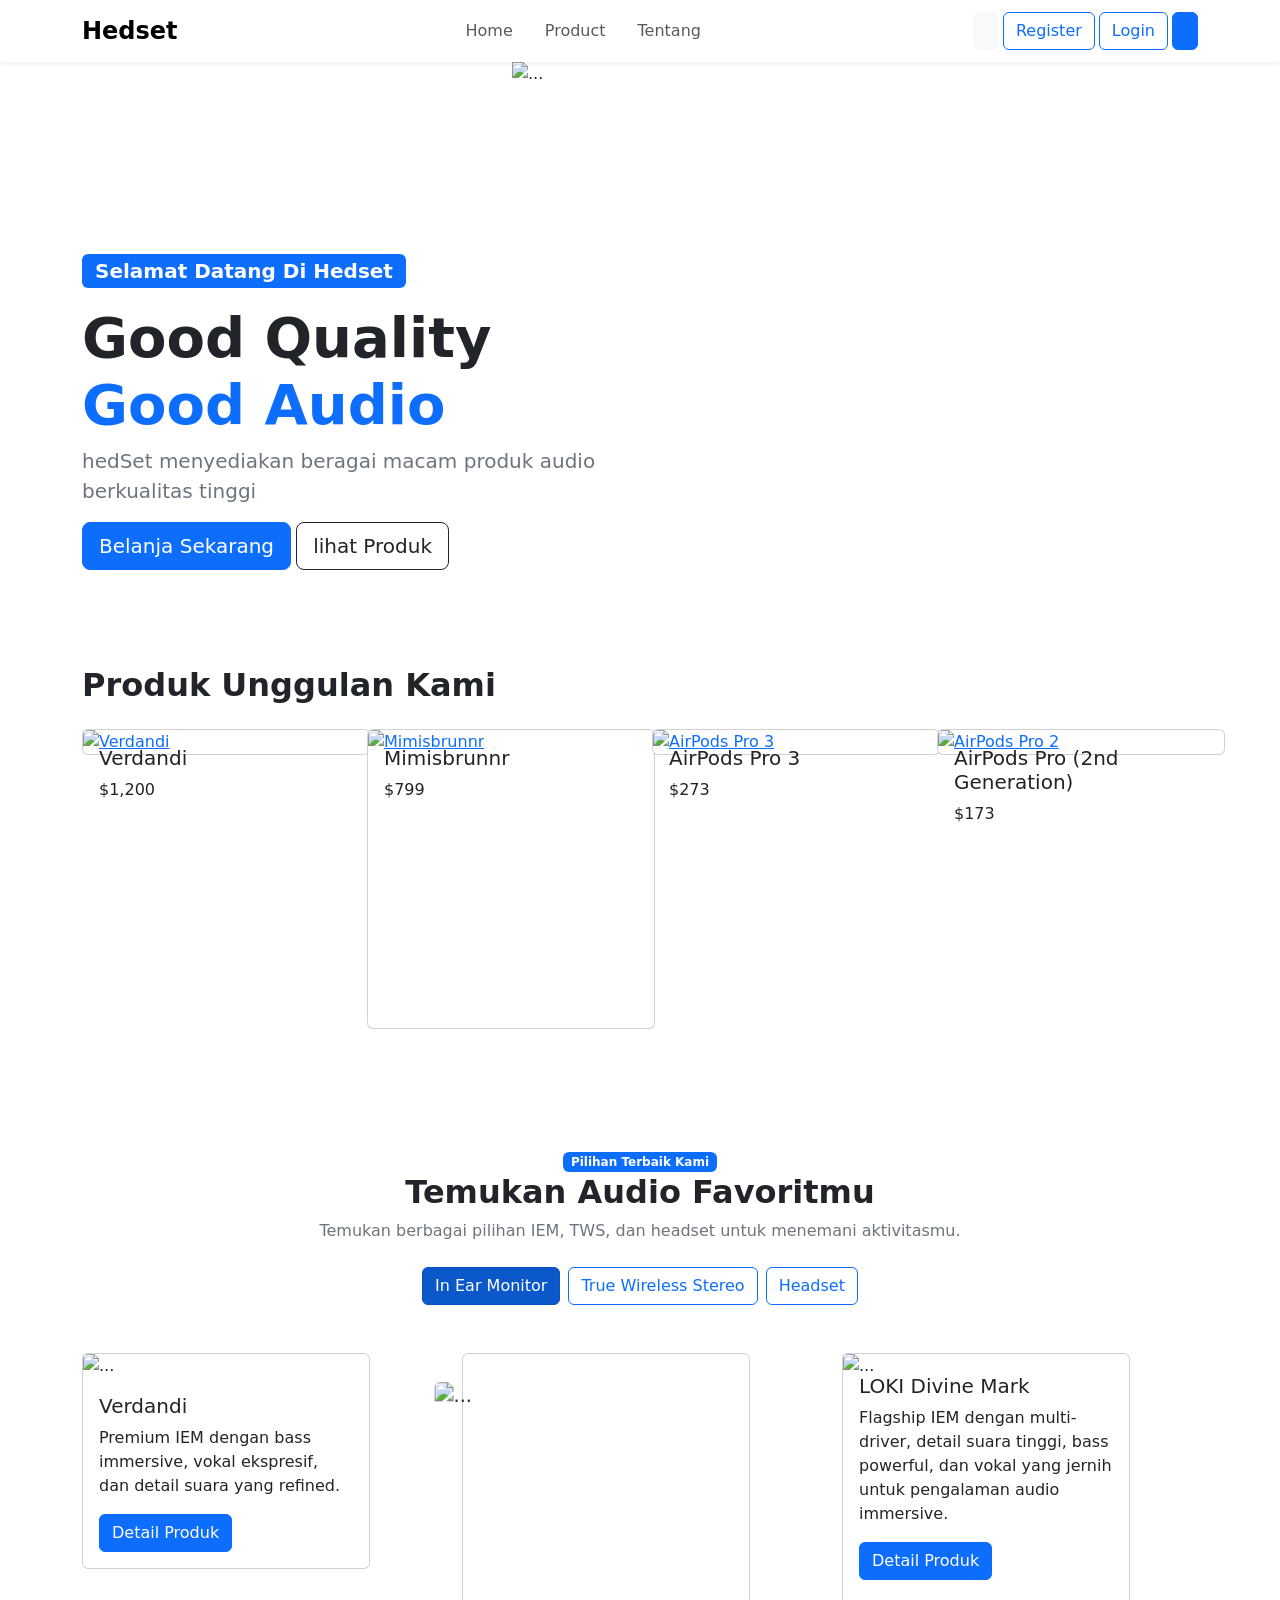
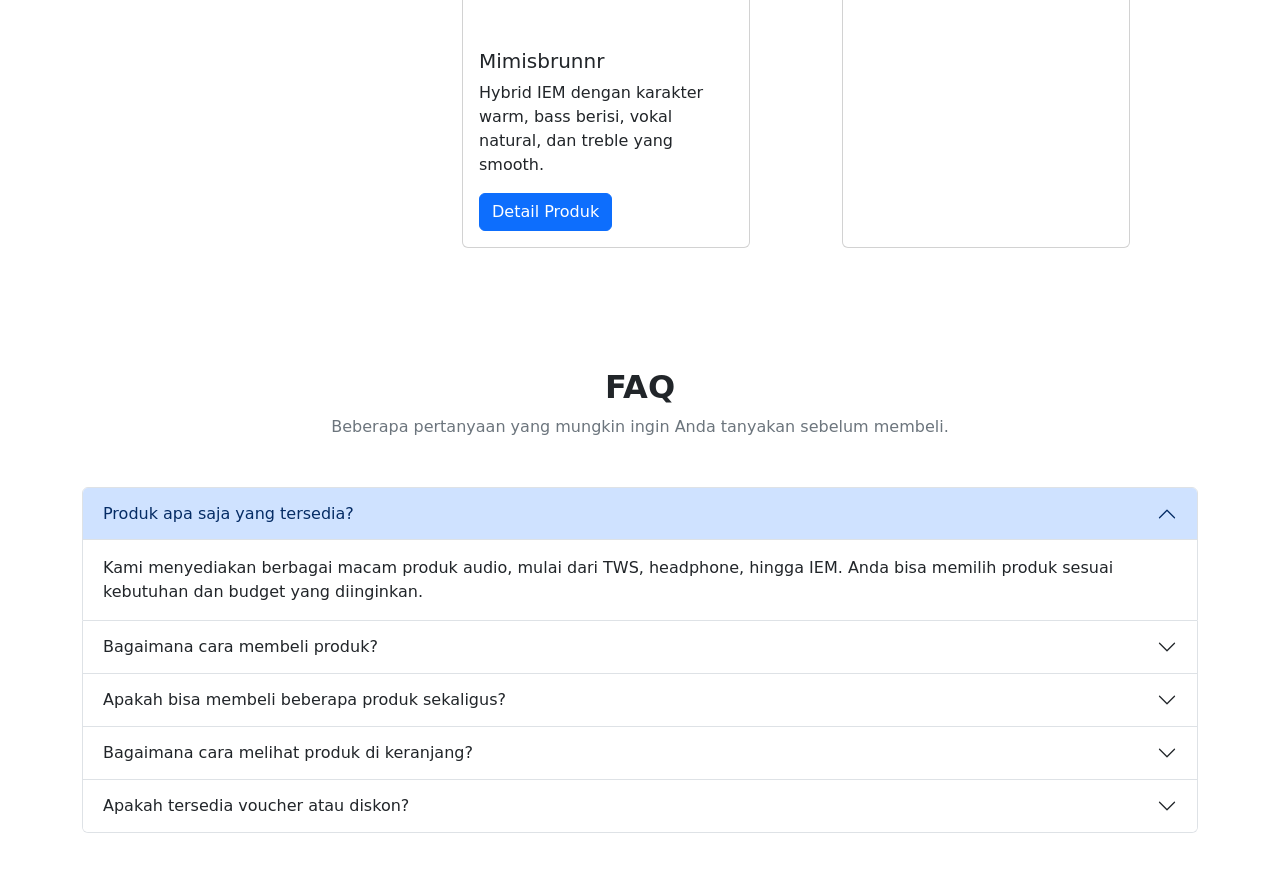
==== index.html @ 02790374 "first commit" ====
<!DOCTYPE html>
<html lang="en">
<head>
    <meta charset="UTF-8">
    <meta name="viewport" content="width=device-width, initial-scale=1.0">
    <title>hedSet</title>
            <link href="https://cdn.jsdelivr.net/npm/bootstrap@5.3.8/dist/css/bootstrap.min.css" rel="stylesheet" integrity="sha384-sRIl4kxILFvY47J16cr9ZwB07vP4J8+LH7qKQnuqkuIAvNWLzeN8tE5YBujZqJLB" crossorigin="anonymous">
    <link rel="stylesheet" href="https://cdnjs.cloudflare.com/ajax/libs/bootstrap-icons/1.13.1/font/bootstrap-icons.css">
        <link rel="stylesheet" href="main.css">
</head>
</head>
<body>
        <nav class="navbar navbar-expand-lg bg-white shadow-sm sticky-top">
            <div class="container">
                <a href="" class="navbar-brand fw-bold fs-4" id="logo">
                    <i class="bi bi-music-note-beamed" id=""></i>
                    Hedset
                </a>
                <button
            class="navbar-toggler"
            type="button"
            data-bs-toggle="collapse"
            data-bs-target="#navbarToko"
            aria-controls="navbarToko"
            aria-expanded="false"
            aria-label="Toogle navigation"
            >
                <span class="navbar-toggler-icon"></span>
            </button>
                <div class="collapse navbar-collapse" id="navbarToko">
                    <ul class="navbar-nav mb-2 mx-auto mb-lg-0 gap-3">
                        <li class="nav-item"> <a href="#Home" class="nav-link">Home</a></li>
                        
                        <li class="nav-item"> <a href="#Product" class="nav-link">Product</a></li>
                        <li class="nav-item"> <a href="#About" class="nav-link">Tentang</a></li>
                    </ul>
                    <div class="d-flex gap-1">
                        <button class="btn btn-light"
                        data-bs-toggle="offcanvas"
                        data-bs-target="#offcanvasRight"
                        aria-controls="offcanvasRight"
                        >
                            <i class="bi bi-cart-fill"></i>
                        </button>
                        <button class="btn btn-outline-primary" id="bReg">
    Register
</button>

<button class="btn btn-outline-primary" id="bLog">
    <i class="bi bi-box-arrow-in-right"></i>
    Login
</button>
                        <button class="btn btn-primary"
                        data-bs-toggle="offcanvas" 
                        data-bs-target="#appearanceOffcanvas" 
                        aria-controls="appearanceOffcanvas"
                        >
                            <i class="bi bi-gear"></i>
                        </button>
                    </div>
                </div>
            </div>
        </nav>
        <div id="carouselExampleControls" class="carousel slide" data-bs-ride="carousel">
                <div class="carousel-inner">
                    <div class="carousel-item active">
                        <img src="https://www.digimap.co.id/cdn/shop/files/0788-APPMXP63ID-A-2.jpg?v=1733998445&width=823" class="d-block w-100" alt="...">
                    </div>
                    <div class="carousel-item">
                        <img src="https://kineraaudio.com/cdn/shop/files/p3.png?v=1776756994&width=480" class="d-block w-100" alt="...">
                    </div>
                    <div class="carousel-item">
                        <img src="https://www.sony.co.id/image/c4b73b343fced737af5b2c84eefc3e48?fmt=pjpeg&wid=165&bgcolor=FFFFFF&bgc=FFFFFF" class="d-block w-100" alt="...">
                    </div>
                </div>
            <button class="carousel-control-prev" type="button" data-bs-target="#carouselExampleControls" data-bs-slide="prev">
                <span class="carousel-control-prev-icon" aria-hidden="false"></span>
                <span class="visually-hidden">Previous</span>
            </button>
            <button class="carousel-control-next" type="button" data-bs-target="#carouselExampleControls" data-bs-slide="next">
                <span class="carousel-control-next-icon" aria-hidden="false"></span>
                <span class="visually-hidden">Next</span>
            </button>
        </div>

        <section class="py-5 container" id="Home">
        <div class="container"></div>
             <class class="row align-items-center">
                <div class="col-12 col-lg-6">
                    <span class="badge fs-5 text-bg-primary mb-3">Selamat Datang Di Hedset</span>
                    <h1 class="fw-bold display-4">Good Quality
                        <br> 
                    <span class="text-primary">Good Audio</span>
                    </h1>
                    <p class="text-secondary lead">hedSet menyediakan beragai macam produk audio 
                        <br> berkualitas tinggi</p>
                    <a href="" class="btn btn-primary btn-lg"
                    data-bs-toggle="offcanvas"
                    data-bs-target="#offcanvasRight"
                    aria-controls="offcanvasRight">Belanja Sekarang</a>
                    <a href="#Product" class=" btn btn-outline-dark btn-lg">lihat Produk
                        <i class="bi bi-arrow-down-right"></i>
                    </a>
                </div>
                <div class="col-12 col-lg-6">
                    <img src="https://kineraaudio.com/cdn/shop/files/DSCF4958_1__resized.jpg?v=1788417919&width=2400" alt="" class="founded-4 shadow image-fluid" id="hero-img">
                </div>
            </class>
        </section>
        <section class="py-5" id="product-row">
            <div class="container">
                <h2 class="fw-bold">Produk Unggulan Kami</h2>
                <div class="row mt-4">

    <div class="col-12 col-md-6 col-lg-3 mb-4">
        <div class="card" style="width: 18rem;">
            <a href="#Product" class="featured-product" data-category="iem">
                <img src="https://kineraaudio.com/cdn/shop/files/Verdandi_3x_ede644d3-c321-4812-86d8-bb357eda5bd2.png?v=1778557625&width=900"
                     class="card-img-top"
                     alt="Verdandi"
                     id="verdandi">
            </a>

            <div class="card-img-overlay" id="verdandi">
                <h5 class="card-title">Verdandi</h5>
                <p class="card-text">$1,200</p>
            </div>
        </div>
    </div>

    <div class="col-12 col-md-6 col-lg-3 mb-4">
        <div class="card" style="width: 18rem;" ID="mimisbrunnr-card">
            <a href="#Product" class="featured-product" data-category="iem">
                <img src="https://kineraaudio.com/cdn/shop/files/Mimisbrunnr-background-removed-under-24MP.png?v=1784271057&width=900"
                     class="card-img-top"
                     alt="Mimisbrunnr"
                     id="mimisbrunnr-img">
            </a>

            <div class="card-img-overlay" id="mimisbrunnr-overlay">
                <h5 class="card-title">Mimisbrunnr</h5>
                <p class="card-text">$799</p>
            </div>
        </div>
    </div>

    

    <div class="col-12 col-md-6 col-lg-3 mb-4">
        <div class="card" style="width: 18rem;">
            <a href="#Product" class="featured-product" data-category="tws">
                <img src="https://www.digimap.co.id/cdn/shop/files/0788-APPMFHP4ID-A-1.jpg?v=1762255013&width=823"
                     class="card-img-top"
                     alt="AirPods Pro 3"
                     id="pro-3-img">
            </a>

            <div class="card-img-overlay">
                <h5 class="card-title">AirPods Pro 3</h5>
                <p class="card-text">$273</p>
            </div>
        </div>
    </div>

    <div class="col-12 col-md-6 col-lg-3 mb-4">
        <div class="card" style="width: 18rem;">
            <a href="#Product" class="featured-product" data-category="tws">
                <img src="https://www.digimap.co.id/cdn/shop/files/AirPods_Pro_2nd_Gen_with_USB-C_PDP_Image_Position-1__global_b70b6a15-0d34-4772-88d5-0d0d880eae96.jpg?v=1717742680&width=823"
                     class="card-img-top"
                     alt="AirPods Pro 2"
                     id="pro-2nd-img">
            </a>

            <div class="card-img-overlay">
                <h5 class="card-title">AirPods Pro (2nd Generation)</h5>
                <p class="card-text">$173</p>
            </div>
        </div>
    </div>

</div>
            </div>
        </section>
<section class="py-5" id="Product">
    <div class="container">

        <div class="text-center mb-5">

            <span class="badge text-bg-primary">
                Pilihan Terbaik Kami
            </span>

            <h2 class="fw-bold">
                Temukan Audio Favoritmu
            </h2>

            <p class="text-secondary">
                Temukan berbagai pilihan IEM, TWS, dan headset untuk menemani aktivitasmu.
            </p>

            <div class="d-flex justify-content-center flex-wrap gap-2 mt-4">

                <button type="button"
                        class="btn btn-primary category-btn active"
                        data-category="iem">
                    In Ear Monitor
                </button>

                <button type="button"
                        class="btn btn-outline-primary category-btn"
                        data-category="tws">
                    True Wireless Stereo
                </button>

                <button type="button"
                        class="btn btn-outline-primary category-btn"
                        data-category="headset">
                    Headset
                </button>

            </div>

        </div>


        <!-- IEM -->
        <div class="product-category" id="category-iem">
            <div class="row justify-content-center">
                        <div class="col-12 col-md-6 col-lg-4 mb-4">
                           <div class="card" style="width: 18rem;">
                            <img src="https://kineraaudio.com/cdn/shop/files/Verdandi_3x_ede644d3-c321-4812-86d8-bb357eda5bd2.png?v=1778557625&width=900" class="card-img-top" alt="..." id="verdandi">
                            <div class="card-body">
                                <h5 class="card-title">Verdandi</h5>
                                <p class="card-text">Premium IEM dengan bass immersive, vokal ekspresif, dan detail suara yang refined.</p>
                                <button class="btn btn-primary"
                                data-bs-toggle="modal"
                                data-bs-target="#modalVerdandi"> <i class="pi pi-eye"></i> Detail Produk</button>
                            </div>
                           </div>
                        </div>
                        
                        <div class="col-12 col-md-6 col-lg-4 mb-4">
                           <div class="card" style="width: 18rem;" id="body-minisbur">
                            <img src="https://kineraaudio.com/cdn/shop/files/Mimisbrunnr-background-removed-under-24MP.png?v=1784271057&width=900" class="card-img-top" alt="..." id="minisbur">
                            <div class="card-body">
                                <h5 class="card-title" id="minisbur-title">Mimisbrunnr</h5>
                                <p class="card-text">Hybrid IEM dengan karakter warm, bass berisi, vokal natural, dan treble yang smooth.</p>
                                <button class="btn btn-primary"
                                data-bs-toggle="modal"
                                data-bs-target="#modalMimisbrunnr"> <i class="pi pi-eye"></i> Detail Produk</button>
                            </div>
                           </div>
                        </div>

                        <div class="col-12 col-md-6 col-lg-4 mb-4">
                           <div class="card" style="width: 18rem;" id="body-minisbur">
                            <img src="https://kineraaudio.com/cdn/shop/files/LOKI_DM_3x_47a8cbf0-c343-45b0-bfac-9c52f6315ad4.png?v=1778557625&width=1400" class="card-img-top" alt="..." id="LOKI Divine Mark">
                            <div class="card-body">
                                <h5 class="card-title" id="LOKI-Divine-Mark-title">LOKI Divine Mark</h5>
                                <p class="card-text">Flagship IEM dengan multi-driver, detail suara tinggi, bass powerful, dan vokal yang jernih untuk pengalaman audio immersive.</p>
                                <button class="btn btn-primary"
                                data-bs-toggle="modal"
                                data-bs-target="#modalLoki"> <i class="pi pi-eye"></i> Detail Produk</button>
                            </div>
                           </div>
                        </div>

            </div>
        </div>


        <!-- TWS -->
        <div class="product-category d-none" id="category-tws">
                    <div class="row justify-content-center">

                        <div class="col-12 col-md-6 col-lg-4 mb-4">
                           <div class="card" style="width: 18rem;" id="body-airpods-pro-3">
                            <img src="https://www.digimap.co.id/cdn/shop/files/0788-APPMFHP4ID-A-1.jpg?v=1762255013&width=823" class="card-img-top" alt="..." id="AirPods-Pro-3">
                            <div class="card-body">
                                <h5 class="card-title" id="airpods-pro-3-title">AirPods Pro 3</h5>
                                <p class="card-text">AirPods Pro 3 dengan ANC terbaik, sensor detak jantung, Transparansi, dan baterai hingga 10 jam.</p>
                                <button class="btn btn-info"
                                data-bs-toggle="modal"
                                data-bs-target="#modalAirPodsPro3" id="pro-3nd"> <i class="pi pi-eye"></i> Detail Produk</button>
                            </div>
                           </div>
                        </div>

                        <div class="col-12 col-md-6 col-lg-4 mb-4">
                           <div class="card" style="width: 18rem;" id="body-airpods-pro-2nd-generation">
                            <img src="https://www.digimap.co.id/cdn/shop/files/AirPods_Pro_2nd_Gen_with_USB-C_PDP_Image_Position-1__global_b70b6a15-0d34-4772-88d5-0d0d880eae96.jpg?v=1717742680&width=823" class="card-img-top" alt="..." id="AirPods-Pro-2nd-Generation">
                            <div class="card-body">
                                <h5 class="card-title">AirPods Pro (2nd Generation)</h5>
                                <p class="card-text">AirPods Pro (2nd Generation) dengan ANC terbaik, sensor detak jantung, Transparansi, dan baterai hingga 10 jam.</p>
                                <button class="btn btn-info"
                                data-bs-toggle="modal"
                                data-bs-target="#modalAirPodsPro2" id="pro-2nd"> <i class="pi pi-eye"></i> Detail Produk</button>
                            </div>
                           </div>
                        </div>

                        <div class="col-12 col-md-6 col-lg-4 mb-4">
                           <div class="card" style="width: 18rem;" id="body-airpods-pro-2nd-generation">
                            <img src="https://www.digimap.co.id/cdn/shop/files/0788-APPMXP63ID-A-1.jpg?v=1733998445&width=823" class="card-img-top" alt="..." id="AirPods-4">
                            <div class="card-body" id="airpods-4">
                                <h5 class="card-title">AirPods 4</h5>
                                <p class="card-text">AirPods 4 dengan Isolasi Suara, Audio Spasial Personal, dan desain nyaman untuk dipakai sepanjang hari.</p>
                                <button class="btn btn-info"
                                data-bs-toggle="modal"
                                data-bs-target="#modalAirPods4" id="pro-2nd"> <i class="pi pi-eye"></i> Detail Produk</button>
                            </div>
                           </div>
                        </div>

                    </div>
        </div>


        <!-- HEADSET -->
        <div class="product-category d-none" id="category-headset">
                    <div class="row justify-content-center">

                        <div class="col-12 col-md-6 col-lg-4 mb-4">
                           <div class="card" style="width: 18rem;" id="body-airpods-pro-3">
                            <img src="https://www.sony.co.id/image/c4b73b343fced737af5b2c84eefc3e48?fmt=pjpeg&wid=165&bgcolor=FFFFFF&bgc=FFFFFF" class="card-img-top" alt="..." id="AirPods-Pro-3">
                            <div class="card-body">
                                <h5 class="card-title" id="MDR-Z1R-title">MDR-Z1R</h5>
                                <p class="card-text">Flagship headphone dengan suara detail dan luas, bass powerful, serta vokal yang jernih untuk pengalaman audio yang immersive.</p>
                                <button class="btn btn-primary"
                                data-bs-toggle="modal"
                                data-bs-target="#modalMDRZ1R" id="pro-3nd"> <i class="pi pi-eye"></i> Detail Produk</button>
                            </div>
                           </div>
                        </div>

                        <div class="col-12 col-md-6 col-lg-4 mb-4">
                           <div class="card" style="width: 18rem;" id="body-airpods-pro-2nd-generation">
                            <img src="https://sony.scene7.com/is/image/sonyglobalsolutions/1000X_THE_COLLEXION_primary_image_black?$mediaCarouselSmall$&fmt=png-alpha" class="card-img-top" alt="..." id="AirPods-Pro-2nd-Generation">
                            <div class="card-body" id="sony-collection">
                                <h5 class="card-title" id="1000X-THE-COLLEXION-title">1000X THE COLLEXION</h5>
                                <p class="card-text">Headphone premium Sony dengan noise cancelling canggih, suara berkualitas tinggi, dan kenyamanan untuk penggunaan sepanjang hari.</p>
                                <button class="btn btn-primary"
                                data-bs-toggle="modal"
                                data-bs-target="#modal1000X" id="pro-2nd"> <i class="pi pi-eye"></i> Detail Produk</button>
                            </div>
                           </div>
                        </div>

                        <div class="col-12 col-md-6 col-lg-4 mb-4">
                           <div class="card" style="width: 18rem;" id="body-airpods-pro-2nd-generation">
                            <img src="https://sony.scene7.com/is/image/sonyglobalsolutions/WH-ULT900N_Primary_image_Offwhite?$mediaCarouselSmall$&fmt=png-alpha" class="card-img-top" alt="" id="AirPods-Pro-2nd-Generation"> 
                            <div class="card-body"> 
                                <h5 class="card-title">ULT WEAR</h5> 
                                <p class="card-text">Headphone Sony dengan bass powerful, noise cancelling, dan kenyamanan tinggi untuk menikmati musik dengan lebih immersive.</p> 
                                <button class="btn btn-primary" 
                                data-bs-toggle="modal" 
                                data-bs-target="#modalULTWear" id="pro-2nd"> <i class="pi pi-eye"></i> Detail Produk</button> 
                            </div> 
                           </div> 
                        </div> 
 
                    </div> 
        </div>

    </div>
</section>
<!-- =========================
     MODAL VERDANDI
========================= -->
<div class="modal fade" id="modalVerdandi" tabindex="-1" aria-hidden="true">
    <div class="modal-dialog modal-dialog-centered">
        <div class="modal-content">

            <div class="modal-header">
                <h5 class="modal-title">Verdandi</h5>
                <button type="button" class="btn-close" data-bs-dismiss="modal"></button>
            </div>

            <div class="modal-body">

                <img src="https://kineraaudio.com/cdn/shop/files/Verdandi_3x_ede644d3-c321-4812-86d8-bb357eda5bd2.png?v=1778557625&width=900"
                     class="img-fluid mb-3"
                     alt="Verdandi">

                <p>
                    Premium IEM dengan bass immersive, vokal ekspresif,
                    dan detail suara yang refined.
                </p>

                <hr>

                <h6 class="fw-bold mb-3">Karakter Suara</h6>

                <div class="mb-3">
                    <div class="d-flex justify-content-between mb-1">
                        <span>Soundstage</span>
                        <span>90%</span>
                    </div>
                    <div class="progress">
                        <div class="progress-bar" style="width: 90%"></div>
                    </div>
                </div>

                <div class="mb-3">
                    <div class="d-flex justify-content-between mb-1">
                        <span>Detail</span>
                        <span>95%</span>
                    </div>
                    <div class="progress">
                        <div class="progress-bar" style="width: 95%"></div>
                    </div>
                </div>

                <div class="mb-3">
                    <div class="d-flex justify-content-between mb-1">
                        <span>Bass</span>
                        <span>85%</span>
                    </div>
                    <div class="progress">
                        <div class="progress-bar" style="width: 85%"></div>
                    </div>
                </div>

                <div class="mb-3">
                    <div class="d-flex justify-content-between mb-1">
                        <span>Vocal</span>
                        <span>90%</span>
                    </div>
                    <div class="progress">
                        <div class="progress-bar" style="width: 90%"></div>
                    </div>
                </div>

                <div class="mb-3">
                    <div class="d-flex justify-content-between mb-1">
                        <span>Treble</span>
                        <span>88%</span>
                    </div>
                    <div class="progress">
                        <div class="progress-bar" style="width: 88%"></div>
                    </div>
                </div>

            </div>

            <div class="modal-footer">
                <button type="button"
                        class="btn btn-secondary add-to-cart"
                        data-product="Verdandi"
                        data-price="1200">
                    <i class="bi bi-cart"></i> Keranjang
                </button>

                <button type="button"
                        class="btn btn-primary buy-now"
                        data-product="Verdandi"
                        data-price="1200">
                    Beli Sekarang
                </button>
            </div>

        </div>
    </div>
</div>


<!-- =========================
     MODAL MIMISBRUNNR
========================= -->
<div class="modal fade" id="modalMimisbrunnr" tabindex="-1" aria-hidden="true">
    <div class="modal-dialog modal-dialog-centered">
        <div class="modal-content">

            <div class="modal-header">
                <h5 class="modal-title">Mimisbrunnr</h5>
                <button type="button" class="btn-close" data-bs-dismiss="modal"></button>
            </div>

            <div class="modal-body">

                <img src="https://kineraaudio.com/cdn/shop/files/Mimisbrunnr-background-removed-under-24MP.png?v=1784271057&width=900"
                     class="img-fluid mb-3"
                     alt="Mimisbrunnr">

                <p>
                    Hybrid IEM dengan karakter warm, bass berisi,
                    vokal natural, dan treble yang smooth.
                </p>

                <hr>

                <h6 class="fw-bold mb-3">Karakter Suara</h6>

                <div class="mb-3">
                    <div class="d-flex justify-content-between mb-1">
                        <span>Soundstage</span>
                        <span>82%</span>
                    </div>
                    <div class="progress">
                        <div class="progress-bar" style="width: 82%"></div>
                    </div>
                </div>

                <div class="mb-3">
                    <div class="d-flex justify-content-between mb-1">
                        <span>Detail</span>
                        <span>88%</span>
                    </div>
                    <div class="progress">
                        <div class="progress-bar" style="width: 88%"></div>
                    </div>
                </div>

                <div class="mb-3">
                    <div class="d-flex justify-content-between mb-1">
                        <span>Bass</span>
                        <span>92%</span>
                    </div>
                    <div class="progress">
                        <div class="progress-bar" style="width: 92%"></div>
                    </div>
                </div>

                <div class="mb-3">
                    <div class="d-flex justify-content-between mb-1">
                        <span>Vocal</span>
                        <span>90%</span>
                    </div>
                    <div class="progress">
                        <div class="progress-bar" style="width: 90%"></div>
                    </div>
                </div>

                <div class="mb-3">
                    <div class="d-flex justify-content-between mb-1">
                        <span>Treble</span>
                        <span>78%</span>
                    </div>
                    <div class="progress">
                        <div class="progress-bar" style="width: 78%"></div>
                    </div>
                </div>

            </div>

            <div class="modal-footer">
                <button type="button"
                        class="btn btn-secondary add-to-cart"
                        data-product="Mimisbrunnr"
                        data-price="799">
                    <i class="bi bi-cart"></i> Keranjang
                </button>

                <button type="button"
                        class="btn btn-primary buy-now"
                        data-product="Mimisbrunnr"
                        data-price="799">
                    Beli Sekarang
                </button>
            </div>

        </div>
    </div>
</div>


<!-- =========================
     MODAL LOKI DIVINE MARK
========================= -->
<div class="modal fade" id="modalLoki" tabindex="-1" aria-hidden="true">
    <div class="modal-dialog modal-dialog-centered">
        <div class="modal-content">

            <div class="modal-header">
                <h5 class="modal-title">LOKI Divine Mark</h5>
                <button type="button" class="btn-close" data-bs-dismiss="modal"></button>
            </div>

            <div class="modal-body">

                <img src="https://kineraaudio.com/cdn/shop/files/LOKI_DM_3x_47a8cbf0-c343-45b0-bfac-9c52f6315ad4.png?v=1778557625&width=1400"
                     class="img-fluid mb-3"
                     alt="LOKI Divine Mark">

                <p>
                    Flagship IEM dengan multi-driver, detail suara tinggi,
                    bass powerful, dan vokal yang jernih untuk pengalaman
                    audio immersive.
                </p>

                <hr>

                <h6 class="fw-bold mb-3">Karakter Suara</h6>

                <div class="mb-3">
                    <div class="d-flex justify-content-between mb-1">
                        <span>Soundstage</span>
                        <span>98%</span>
                    </div>
                    <div class="progress">
                        <div class="progress-bar" style="width: 98%"></div>
                    </div>
                </div>

                <div class="mb-3">
                    <div class="d-flex justify-content-between mb-1">
                        <span>Detail</span>
                        <span>99%</span>
                    </div>
                    <div class="progress">
                        <div class="progress-bar" style="width: 99%"></div>
                    </div>
                </div>

                <div class="mb-3">
                    <div class="d-flex justify-content-between mb-1">
                        <span>Bass</span>
                        <span>94%</span>
                    </div>
                    <div class="progress">
                        <div class="progress-bar" style="width: 94%"></div>
                    </div>
                </div>

                <div class="mb-3">
                    <div class="d-flex justify-content-between mb-1">
                        <span>Vocal</span>
                        <span>96%</span>
                    </div>
                    <div class="progress">
                        <div class="progress-bar" style="width: 96%"></div>
                    </div>
                </div>

                <div class="mb-3">
                    <div class="d-flex justify-content-between mb-1">
                        <span>Treble</span>
                        <span>97%</span>
                    </div>
                    <div class="progress">
                        <div class="progress-bar" style="width: 97%"></div>
                    </div>
                </div>

            </div>

            <div class="modal-footer">
                <button type="button"
                        class="btn btn-secondary add-to-cart"
                        data-product="LOKI Divine Mark"
                        data-price="3399">
                    <i class="bi bi-cart"></i> Keranjang
                </button>

                <button type="button"
                        class="btn btn-primary buy-now"
                        data-product="LOKI Divine Mark"
                        data-price="3399">
                    Beli Sekarang
                </button>
            </div>

        </div>
    </div>
</div>


<!-- =========================
     MODAL AIRPODS PRO 3
========================= -->
<div class="modal fade" id="modalAirPodsPro3" tabindex="-1" aria-hidden="true">
    <div class="modal-dialog modal-dialog-centered">
        <div class="modal-content">

            <div class="modal-header">
                <h5 class="modal-title">AirPods Pro 3</h5>
                <button type="button" class="btn-close" data-bs-dismiss="modal"></button>
            </div>

            <div class="modal-body">

                <img src="https://www.digimap.co.id/cdn/shop/files/0788-APPMFHP4ID-A-1.jpg?v=1762255013&width=823"
                     class="img-fluid mb-3"
                     alt="AirPods Pro 3">

                <p>
                    AirPods Pro 3 dengan ANC terbaik, sensor detak jantung,
                    Transparansi, dan baterai hingga 10 jam.
                </p>

                <hr>

                <h6 class="fw-bold mb-3">Karakter Suara</h6>

                <div class="mb-3">
                    <div class="d-flex justify-content-between mb-1">
                        <span>Soundstage</span>
                        <span>88%</span>
                    </div>
                    <div class="progress">
                        <div class="progress-bar" style="width: 88%"></div>
                    </div>
                </div>

                <div class="mb-3">
                    <div class="d-flex justify-content-between mb-1">
                        <span>Detail</span>
                        <span>90%</span>
                    </div>
                    <div class="progress">
                        <div class="progress-bar" style="width: 90%"></div>
                    </div>
                </div>

                <div class="mb-3">
                    <div class="d-flex justify-content-between mb-1">
                        <span>Bass</span>
                        <span>82%</span>
                    </div>
                    <div class="progress">
                        <div class="progress-bar" style="width: 82%"></div>
                    </div>
                </div>

                <div class="mb-3">
                    <div class="d-flex justify-content-between mb-1">
                        <span>Vocal</span>
                        <span>88%</span>
                    </div>
                    <div class="progress">
                        <div class="progress-bar" style="width: 88%"></div>
                    </div>
                </div>

                <div class="mb-3">
                    <div class="d-flex justify-content-between mb-1">
                        <span>Treble</span>
                        <span>86%</span>
                    </div>
                    <div class="progress">
                        <div class="progress-bar" style="width: 86%"></div>
                    </div>
                </div>

            </div>

            <div class="modal-footer">
                <button type="button"
                        class="btn btn-secondary add-to-cart"
                        data-product="AirPods Pro 3"
                        data-price="273">
                    <i class="bi bi-cart"></i> Keranjang
                </button>

                <button type="button"
                        class="btn btn-primary buy-now"
                        data-product="AirPods Pro 3"
                        data-price="273">
                    Beli Sekarang
                </button>
            </div>

        </div>
    </div>
</div>


<!-- =========================
     MODAL AIRPODS PRO 2
========================= -->
<div class="modal fade" id="modalAirPodsPro2" tabindex="-1" aria-hidden="true">
    <div class="modal-dialog modal-dialog-centered">
        <div class="modal-content">

            <div class="modal-header">
                <h5 class="modal-title">AirPods Pro (2nd Generation)</h5>
                <button type="button" class="btn-close" data-bs-dismiss="modal"></button>
            </div>

            <div class="modal-body">

                <img src="https://www.digimap.co.id/cdn/shop/files/AirPods_Pro_2nd_Gen_with_USB-C_PDP_Image_Position-1__global_b70b6a15-0d34-4772-88d5-0d0d880eae96.jpg?v=1717742680&width=823"
                     class="img-fluid mb-3"
                     alt="AirPods Pro 2">

                <p>
                    AirPods Pro (2nd Generation) dengan ANC terbaik,
                    Transparansi, dan baterai yang tahan lama untuk
                    penggunaan sehari-hari.
                </p>

                <hr>

                <h6 class="fw-bold mb-3">Karakter Suara</h6>

                <div class="mb-3">
                    <div class="d-flex justify-content-between mb-1">
                        <span>Soundstage</span>
                        <span>85%</span>
                    </div>
                    <div class="progress">
                        <div class="progress-bar" style="width: 85%"></div>
                    </div>
                </div>

                <div class="mb-3">
                    <div class="d-flex justify-content-between mb-1">
                        <span>Detail</span>
                        <span>87%</span>
                    </div>
                    <div class="progress">
                        <div class="progress-bar" style="width: 87%"></div>
                    </div>
                </div>

                <div class="mb-3">
                    <div class="d-flex justify-content-between mb-1">
                        <span>Bass</span>
                        <span>80%</span>
                    </div>
                    <div class="progress">
                        <div class="progress-bar" style="width: 80%"></div>
                    </div>
                </div>

                <div class="mb-3">
                    <div class="d-flex justify-content-between mb-1">
                        <span>Vocal</span>
                        <span>86%</span>
                    </div>
                    <div class="progress">
                        <div class="progress-bar" style="width: 86%"></div>
                    </div>
                </div>

                <div class="mb-3">
                    <div class="d-flex justify-content-between mb-1">
                        <span>Treble</span>
                        <span>84%</span>
                    </div>
                    <div class="progress">
                        <div class="progress-bar" style="width: 84%"></div>
                    </div>
                </div>

            </div>

            <div class="modal-footer">
                <button type="button"
                        class="btn btn-secondary add-to-cart"
                        data-product="AirPods Pro (2nd Generation)"
                        data-price="173">
                    <i class="bi bi-cart"></i> Keranjang
                </button>

                <button type="button"
                        class="btn btn-primary buy-now"
                        data-product="AirPods Pro (2nd Generation)"
                        data-price="173">
                    Beli Sekarang
                </button>
            </div>

        </div>
    </div>
</div>


<!-- =========================
     MODAL AIRPODS 4
========================= -->
<div class="modal fade" id="modalAirPods4" tabindex="-1" aria-hidden="true">
    <div class="modal-dialog modal-dialog-centered">
        <div class="modal-content">

            <div class="modal-header">
                <h5 class="modal-title">AirPods 4</h5>
                <button type="button" class="btn-close" data-bs-dismiss="modal"></button>
            </div>

            <div class="modal-body">

                <img src="https://www.digimap.co.id/cdn/shop/files/0788-APPMXP63ID-A-1.jpg?v=1733998445&width=823"
                     class="img-fluid mb-3"
                     alt="AirPods 4">

                <p>
                    AirPods 4 dengan isolasi suara, Audio Spasial Personal,
                    dan desain nyaman untuk dipakai sepanjang hari.
                </p>

                <hr>

                <h6 class="fw-bold mb-3">Karakter Suara</h6>

                <div class="mb-3">
                    <div class="d-flex justify-content-between mb-1">
                        <span>Soundstage</span>
                        <span>82%</span>
                    </div>
                    <div class="progress">
                        <div class="progress-bar" style="width: 82%"></div>
                    </div>
                </div>

                <div class="mb-3">
                    <div class="d-flex justify-content-between mb-1">
                        <span>Detail</span>
                        <span>84%</span>
                    </div>
                    <div class="progress">
                        <div class="progress-bar" style="width: 84%"></div>
                    </div>
                </div>

                <div class="mb-3">
                    <div class="d-flex justify-content-between mb-1">
                        <span>Bass</span>
                        <span>76%</span>
                    </div>
                    <div class="progress">
                        <div class="progress-bar" style="width: 76%"></div>
                    </div>
                </div>

                <div class="mb-3">
                    <div class="d-flex justify-content-between mb-1">
                        <span>Vocal</span>
                        <span>84%</span>
                    </div>
                    <div class="progress">
                        <div class="progress-bar" style="width: 84%"></div>
                    </div>
                </div>

                <div class="mb-3">
                    <div class="d-flex justify-content-between mb-1">
                        <span>Treble</span>
                        <span>82%</span>
                    </div>
                    <div class="progress">
                        <div class="progress-bar" style="width: 82%"></div>
                    </div>
                </div>

            </div>

            <div class="modal-footer">
                <button type="button"
                        class="btn btn-secondary add-to-cart"
                        data-product="AirPods 4"
                        data-price="134">
                    <i class="bi bi-cart"></i> Keranjang
                </button>

                <button type="button"
                        class="btn btn-primary buy-now"
                        data-product="AirPods 4"
                        data-price="134">
                    Beli Sekarang
                </button>
            </div>

        </div>
    </div>
</div>


<!-- =========================
     MODAL MDR-Z1R
========================= -->
<div class="modal fade" id="modalMDRZ1R" tabindex="-1" aria-hidden="true">
    <div class="modal-dialog modal-dialog-centered">
        <div class="modal-content">

            <div class="modal-header">
                <h5 class="modal-title">MDR-Z1R</h5>
                <button type="button" class="btn-close" data-bs-dismiss="modal"></button>
            </div>

            <div class="modal-body">

                <img src="https://www.sony.co.id/image/c4b73b343fced737af5b2c84eefc3e48?fmt=pjpeg&wid=165&bgcolor=FFFFFF&bgc=FFFFFF"
                     class="img-fluid mb-3"
                     alt="MDR-Z1R">

                <p>
                    Flagship headphone dengan suara detail dan luas,
                    bass powerful, serta vokal yang jernih untuk
                    pengalaman audio yang immersive.
                </p>

                <hr>

                <h6 class="fw-bold mb-3">Karakter Suara</h6>

                <div class="mb-3">
                    <div class="d-flex justify-content-between mb-1">
                        <span>Soundstage</span>
                        <span>99%</span>
                    </div>
                    <div class="progress">
                        <div class="progress-bar" style="width: 99%"></div>
                    </div>
                </div>

                <div class="mb-3">
                    <div class="d-flex justify-content-between mb-1">
                        <span>Detail</span>
                        <span>99%</span>
                    </div>
                    <div class="progress">
                        <div class="progress-bar" style="width: 99%"></div>
                    </div>
                </div>

                <div class="mb-3">
                    <div class="d-flex justify-content-between mb-1">
                        <span>Bass</span>
                        <span>96%</span>
                    </div>
                    <div class="progress">
                        <div class="progress-bar" style="width: 96%"></div>
                    </div>
                </div>

                <div class="mb-3">
                    <div class="d-flex justify-content-between mb-1">
                        <span>Vocal</span>
                        <span>97%</span>
                    </div>
                    <div class="progress">
                        <div class="progress-bar" style="width: 97%"></div>
                    </div>
                </div>

                <div class="mb-3">
                    <div class="d-flex justify-content-between mb-1">
                        <span>Treble</span>
                        <span>98%</span>
                    </div>
                    <div class="progress">
                        <div class="progress-bar" style="width: 98%"></div>
                    </div>
                </div>

            </div>

            <div class="modal-footer">
                <button type="button"
                        class="btn btn-secondary add-to-cart"
                        data-product="MDR-Z1R"
                        data-price="1411">
                    <i class="bi bi-cart"></i> Keranjang
                </button>

                <button type="button"
                        class="btn btn-primary buy-now"
                        data-product="MDR-Z1R"
                        data-price="1411">
                    Beli Sekarang
                </button>
            </div>

        </div>
    </div>
</div>


<!-- =========================
     MODAL 1000X THE COLLEXION
========================= -->
<div class="modal fade" id="modal1000X" tabindex="-1" aria-hidden="true">
    <div class="modal-dialog modal-dialog-centered">
        <div class="modal-content">

            <div class="modal-header">
                <h5 class="modal-title">1000X THE COLLEXION</h5>
                <button type="button" class="btn-close" data-bs-dismiss="modal"></button>
            </div>

            <div class="modal-body">

                <img src="https://sony.scene7.com/is/image/sonyglobalsolutions/1000X_THE_COLLEXION_primary_image_black?$mediaCarouselSmall$&fmt=png-alpha"
                     class="img-fluid mb-3"
                     alt="1000X THE COLLEXION">

                <p>
                    Headphone premium Sony dengan noise cancelling canggih,
                    suara berkualitas tinggi, dan kenyamanan untuk penggunaan
                    sepanjang hari.
                </p>

                <hr>

                <h6 class="fw-bold mb-3">Karakter Suara</h6>

                <div class="mb-3">
                    <div class="d-flex justify-content-between mb-1">
                        <span>Soundstage</span>
                        <span>90%</span>
                    </div>
                    <div class="progress">
                        <div class="progress-bar" style="width: 90%"></div>
                    </div>
                </div>

                <div class="mb-3">
                    <div class="d-flex justify-content-between mb-1">
                        <span>Detail</span>
                        <span>92%</span>
                    </div>
                    <div class="progress">
                        <div class="progress-bar" style="width: 92%"></div>
                    </div>
                </div>

                <div class="mb-3">
                    <div class="d-flex justify-content-between mb-1">
                        <span>Bass</span>
                        <span>94%</span>
                    </div>
                    <div class="progress">
                        <div class="progress-bar" style="width: 94%"></div>
                    </div>
                </div>

                <div class="mb-3">
                    <div class="d-flex justify-content-between mb-1">
                        <span>Vocal</span>
                        <span>88%</span>
                    </div>
                    <div class="progress">
                        <div class="progress-bar" style="width: 88%"></div>
                    </div>
                </div>

                <div class="mb-3">
                    <div class="d-flex justify-content-between mb-1">
                        <span>Treble</span>
                        <span>89%</span>
                    </div>
                    <div class="progress">
                        <div class="progress-bar" style="width: 89%"></div>
                    </div>
                </div>

            </div>

            <div class="modal-footer">
                <button type="button"
                        class="btn btn-secondary add-to-cart"
                        data-product="1000X THE COLLEXION"
                        data-price="615">
                    <i class="bi bi-cart"></i> Keranjang
                </button>

                <button type="button"
                        class="btn btn-primary buy-now"
                        data-product="1000X THE COLLEXION"
                        data-price="615">
                    Beli Sekarang
                </button>
            </div>

        </div>
    </div>
</div>


<!-- =========================
     MODAL ULT WEAR
========================= -->
<div class="modal fade" id="modalULTWear" tabindex="-1" aria-hidden="true">
    <div class="modal-dialog modal-dialog-centered">
        <div class="modal-content">

            <div class="modal-header">
                <h5 class="modal-title">ULT WEAR</h5>
                <button type="button" class="btn-close" data-bs-dismiss="modal"></button>
            </div>

            <div class="modal-body">

                <img src="https://sony.scene7.com/is/image/sonyglobalsolutions/WH-ULT900N_Primary_image_Offwhite?$mediaCarouselSmall$&fmt=png-alpha"
                     class="img-fluid mb-3"
                     alt="ULT WEAR">

                <p>
                    Headphone Sony dengan bass powerful, noise cancelling,
                    dan kenyamanan tinggi untuk menikmati musik dengan
                    lebih immersive.
                </p>

                <hr>

                <h6 class="fw-bold mb-3">Karakter Suara</h6>

                <div class="mb-3">
                    <div class="d-flex justify-content-between mb-1">
                        <span>Soundstage</span>
                        <span>84%</span>
                    </div>
                    <div class="progress">
                        <div class="progress-bar" style="width: 84%"></div>
                    </div>
                </div>

                <div class="mb-3">
                    <div class="d-flex justify-content-between mb-1">
                        <span>Detail</span>
                        <span>80%</span>
                    </div>
                    <div class="progress">
                        <div class="progress-bar" style="width: 80%"></div>
                    </div>
                </div>

                <div class="mb-3">
                    <div class="d-flex justify-content-between mb-1">
                        <span>Bass</span>
                        <span>98%</span>
                    </div>
                    <div class="progress">
                        <div class="progress-bar" style="width: 98%"></div>
                    </div>
                </div>

                <div class="mb-3">
                    <div class="d-flex justify-content-between mb-1">
                        <span>Vocal</span>
                        <span>82%</span>
                    </div>
                    <div class="progress">
                        <div class="progress-bar" style="width: 82%"></div>
                    </div>
                </div>

                <div class="mb-3">
                    <div class="d-flex justify-content-between mb-1">
                        <span>Treble</span>
                        <span>78%</span>
                    </div>
                    <div class="progress">
                        <div class="progress-bar" style="width: 78%"></div>
                    </div>
                </div>

            </div>

            <div class="modal-footer">
                <button type="button"
                        class="btn btn-secondary add-to-cart"
                        data-product="ULT WEAR"
                        data-price="167">
                    <i class="bi bi-cart"></i> Keranjang
                </button>

                <button type="button"
                        class="btn btn-primary buy-now"
                        data-product="ULT WEAR"
                        data-price="167">
                    Beli Sekarang
                </button>
            </div>

        </div>
    </div>
</div>


<!-- ========================================================= -->
<!-- MODAL NOTIFIKASI: BARANG MASUK KERANJANG -->
<!-- ========================================================= -->

<div class="modal fade"
     id="cartAddedModal"
     tabindex="-1"
     aria-hidden="true">

    <div class="modal-dialog modal-dialog-centered modal-sm">

        <div class="modal-content">

            <div class="modal-body text-center py-4">

                <i class="bi bi-check-circle fs-1"></i>

                <h5 class="mt-3 mb-1">
                    Berhasil!
                </h5>

                <p class="mb-0">
                    Barang dimasukkan ke keranjang!
                </p>

            </div>

        </div>

    </div>
</div>


<!-- ========================================================= -->
<!-- OFFCANVAS KERANJANG -->
<!-- ========================================================= -->

<div class="offcanvas offcanvas-end" tabindex="-1" id="offcanvasRight" aria-labelledby="offcanvasRightLabel">
  <div class="offcanvas-header">
    <h5 class="offcanvas-title" id="offcanvasRightLabel">Keranjang</h5>

    <button type="button"
            class="btn-close"
            data-bs-dismiss="offcanvas"
            aria-label="Close">
    </button>
  </div>

  <div class="offcanvas-body d-flex flex-column">

    <!-- LIST PRODUK -->
    <div id="cartItems" class="flex-grow-1">

        <div id="emptyCart" class="text-center py-5 text-secondary">
            <i class="bi bi-cart-x fs-1"></i>
            <p class="mt-3 mb-0">Keranjang masih kosong</p>
        </div>

    </div>

    <!-- CHECKOUT -->
    <div class="border-top pt-3">

        <!-- Voucher -->
        <div class="mb-3">
            <label for="voucherInput" class="form-label fw-semibold">
                Kode Voucher
            </label>

            <div class="input-group">
                <input type="text"
                       class="form-control"
                       id="voucherInput"
                       placeholder="Masukkan kode voucher">

                <button class="btn btn-outline-secondary"
                        type="button"
                        id="applyVoucher">
                    Pakai
                </button>
            </div>

            <small id="voucherMessage" class="d-block mt-2"></small>
        </div>

        <!-- Ringkasan -->
        <div class="d-flex justify-content-between mb-2">
            <span>Subtotal</span>
            <span id="cartSubtotal">$0</span>
        </div>

        <div class="d-flex justify-content-between mb-2"
             id="discountRow"
             style="display: none !important;">

            <span>Diskon 10%</span>
            <span id="cartDiscount">-$0</span>
        </div>

        <div class="d-flex justify-content-between fw-bold fs-5 mb-3">
            <span>Total</span>
            <span id="cartTotal">$0</span>
        </div>

        <button type="button"
                class="btn btn-primary w-100"
                id="checkoutButton"
                disabled>
            <i class="bi bi-credit-card"></i>
            Bayar
        </button>

    </div>

</div>
</div>

<!-- ========================================================= -->
<!-- MODAL LOGIN / REGISTER -->
<!-- ========================================================= -->

<div class="modal fade"
     id="authModal"
     tabindex="-1"
     aria-hidden="true"
     aria-labelledby="authModalLabel">

    <div class="modal-dialog modal-dialog-centered">

        <div class="modal-content">

            <div class="modal-header">

                <h5 class="modal-title" id="authModalLabel">
                    Login
                </h5>

                <button type="button"
                        class="btn-close"
                        data-bs-dismiss="modal"
                        aria-label="Close">
                </button>

            </div>

            <form id="authForm">

                <div class="modal-body">

                    <div class="mb-3">
                        <label for="authName"
                               class="form-label">
                            Nama
                        </label>

                        <input type="text"
                               class="form-control"
                               id="authName"
                               required
                               autocomplete="name">
                    </div>

                    <div class="mb-3">
                        <label for="authEmail"
                               class="form-label">
                            Email
                        </label>

                        <input type="email"
                               class="form-control"
                               id="authEmail"
                               required
                               autocomplete="email">
                    </div>

                </div>

                <div class="modal-footer">

                    <button type="submit"
                            class="btn btn-primary"
                            id="authSubmit">
                        Masuk
                    </button>

                </div>

            </form>

        </div>

    </div>
</div>

<script>
document.addEventListener("DOMContentLoaded", function () {

    let authMode = "Login";

    const authModalElement = document.getElementById("authModal");
    const authModal = new bootstrap.Modal(authModalElement);

    const authForm = document.getElementById("authForm");
    const authTitle = document.getElementById("authModalLabel");
    const authSubmit = document.getElementById("authSubmit");

    const authName = document.getElementById("authName");
    const authEmail = document.getElementById("authEmail");

    const loginButton = document.getElementById("bLog");
    const registerButton = document.getElementById("bReg");


    /* =========================
       CEK USER
    ========================= */

    let currentUser =
        JSON.parse(localStorage.getItem("hedsetUser")) || null;


    /* =========================
       UPDATE NAVBAR
    ========================= */

    function updateAuthUI() {

        if (currentUser) {

            loginButton.innerHTML =
                `<i class="bi bi-person-fill"></i>
                 Hai, ${currentUser.name.split(" ")[0]}`;

            registerButton.textContent = "Logout";

        } else {

            loginButton.innerHTML =
                `<i class="bi bi-box-arrow-in-right"></i>
                 Login`;

            registerButton.textContent = "Register";

        }
    }


    /* =========================
       BUKA LOGIN
    ========================= */

    loginButton.addEventListener("click", function () {

        if (currentUser) {

            alert(
                "Kamu sudah login sebagai " +
                currentUser.name
            );

            return;
        }

        authMode = "Login";

        authTitle.textContent = "Login";
        authSubmit.textContent = "Masuk";

        authForm.reset();

        authModal.show();

    });


    /* =========================
       BUKA REGISTER
    ========================= */

    registerButton.addEventListener("click", function () {

        if (currentUser) {

            currentUser = null;

            localStorage.removeItem("hedsetUser");

            updateAuthUI();

            alert("Kamu sudah keluar");

            return;
        }

        authMode = "Register";

        authTitle.textContent = "Register";
        authSubmit.textContent = "Daftar";

        authForm.reset();

        authModal.show();

    });


    /* =========================
       SUBMIT
    ========================= */

    authForm.addEventListener("submit", function (event) {

        event.preventDefault();

        const name = authName.value.trim();
        const email = authEmail.value.trim();

        currentUser = {
            name: name,
            email: email
        };

        localStorage.setItem(
            "hedsetUser",
            JSON.stringify(currentUser)
        );

        updateAuthUI();

        authModal.hide();

        if (authMode === "Login") {

            alert(
                `Selamat datang kembali, ${name}!`
            );

        } else {

            alert(
                `Akun dibuat, ${name}!`
            );

        }

    });


    /* =========================
       JALANKAN SAAT WEBSITE DIBUKA
    ========================= */

    updateAuthUI();

});
</script>


<script>
let cart = [];
let voucherApplied = false;

const cartItems = document.getElementById("cartItems");
const emptyCart = document.getElementById("emptyCart");

const cartSubtotal = document.getElementById("cartSubtotal");
const cartDiscount = document.getElementById("cartDiscount");
const cartTotal = document.getElementById("cartTotal");

const discountRow = document.getElementById("discountRow");
const checkoutButton = document.getElementById("checkoutButton");

const voucherInput = document.getElementById("voucherInput");
const applyVoucher = document.getElementById("applyVoucher");
const voucherMessage = document.getElementById("voucherMessage");


/* =========================
   MASUKKAN PRODUK KE KERANJANG
========================= */

document.querySelectorAll(".add-to-cart").forEach(button => {

    button.addEventListener("click", function () {

const productModalElement = this.closest(".modal");

const productCard = document.querySelector(
    `[data-bs-target="#${productModalElement.id}"]`
)?.closest(".card");

const productImage =
    productCard?.querySelector("img")?.src || "";

const product = {
    name: this.dataset.product,
    price: Number(this.dataset.price),
    image: productImage,
    quantity: 1
};

// Cek apakah produk sudah ada
const existingProduct = cart.find(
    item => item.name === product.name
);

if (existingProduct) {
    existingProduct.quantity++;
} else {
    cart.push(product);
}

renderCart();

// Modal produk
const productModal =
    bootstrap.Modal.getInstance(productModalElement);

        const cartAddedModalElement =
            document.getElementById("cartAddedModal");

        const cartAddedModal =
            bootstrap.Modal.getOrCreateInstance(
                cartAddedModalElement
            );

        if (productModal) {

            productModalElement.addEventListener(
                "hidden.bs.modal",
                function () {

                    cartAddedModal.show();

                    setTimeout(() => {
                        cartAddedModal.hide();
                    }, 1500);

                },
                { once: true }
            );

            productModal.hide();

        } else {

            cartAddedModal.show();

            setTimeout(() => {
                cartAddedModal.hide();
            }, 1500);

        }

    });

});


/* =========================
   RENDER KERANJANG
========================= */

function renderCart() {

    if (cart.length === 0) {

        cartItems.innerHTML = `
            <div id="emptyCart"
                 class="text-center py-5 text-secondary">

                <i class="bi bi-cart-x fs-1"></i>

                <p class="mt-3 mb-0">
                    Keranjang masih kosong
                </p>

            </div>
        `;

        checkoutButton.disabled = true;

        updateSummary();

        return;
    }


    cartItems.innerHTML = "";

    cart.forEach((item, index) => {

        const itemElement = document.createElement("div");

        itemElement.className =
            "d-flex gap-3 border-bottom pb-3 mb-3";

        itemElement.innerHTML = `

            <img src="${item.image}"
                 alt="${item.name}"
                 style="
                    width: 75px;
                    height: 75px;
                    object-fit: contain;
                    border-radius: 10px;
                    background: #f5f5f5;
                 ">

            <div class="flex-grow-1">

                <div class="d-flex justify-content-between gap-2">

                    <h6 class="mb-1">
                        ${item.name}
                    </h6>

                    <button type="button"
                            class="btn btn-sm text-danger remove-item"
                            data-index="${index}"
                            title="Hapus">

                        <i class="bi bi-trash"></i>

                    </button>

                </div>

                <div class="small text-secondary mb-2">
                    $${item.price.toLocaleString()}
                </div>

                <div class="d-flex align-items-center justify-content-between">

                    <div class="btn-group btn-group-sm">

                        <button type="button"
                                class="btn btn-outline-secondary decrease-quantity"
                                data-index="${index}">
                            −
                        </button>

                        <button type="button"
                                class="btn btn-outline-secondary"
                                disabled>
                            ${item.quantity}
                        </button>

                        <button type="button"
                                class="btn btn-outline-secondary increase-quantity"
                                data-index="${index}">
                            +
                        </button>

                    </div>

                    <strong>
                        $${(
                            item.price * item.quantity
                        ).toLocaleString()}
                    </strong>

                </div>

            </div>
        `;

        cartItems.appendChild(itemElement);

    });


    checkoutButton.disabled = false;

    updateSummary();
}


/* =========================
   TAMBAH / KURANG JUMLAH
========================= */

cartItems.addEventListener("click", function (event) {

    const increaseButton =
        event.target.closest(".increase-quantity");

    const decreaseButton =
        event.target.closest(".decrease-quantity");

    const removeButton =
        event.target.closest(".remove-item");


    if (increaseButton) {

        const index =
            Number(increaseButton.dataset.index);

        cart[index].quantity++;

        renderCart();
    }


    if (decreaseButton) {

        const index =
            Number(decreaseButton.dataset.index);

        if (cart[index].quantity > 1) {

            cart[index].quantity--;

        } else {

            cart.splice(index, 1);

        }

        renderCart();
    }


    if (removeButton) {

        const index =
            Number(removeButton.dataset.index);

        cart.splice(index, 1);

        renderCart();
    }

});


/* =========================
   HITUNG TOTAL
========================= */

function updateSummary() {

    let subtotal = 0;

    cart.forEach(item => {

        subtotal +=
            item.price * item.quantity;

    });


    let discount = 0;

    if (voucherApplied) {

        discount = subtotal * 0.10;

        discountRow.style.setProperty(
            "display",
            "flex",
            "important"
        );

    } else {

        discountRow.style.setProperty(
            "display",
            "none",
            "important"
        );

    }


    const total = subtotal - discount;


    cartSubtotal.textContent =
        "$" + subtotal.toLocaleString();

    cartDiscount.textContent =
        "-$" + discount.toLocaleString();

    cartTotal.textContent =
        "$" + total.toLocaleString();
}


/* =========================
   VOUCHER
========================= */

applyVoucher.addEventListener("click", function () {

    const voucher =
        voucherInput.value.trim().toUpperCase();


    if (voucher === "KHALIFGANTENG") {

        if (cart.length === 0) {

            voucherMessage.textContent =
                "Masukkan barang ke keranjang terlebih dahulu.";

            voucherMessage.className =
                "d-block mt-2 text-danger";

            return;
        }


        voucherApplied = true;

        voucherMessage.textContent =
            "Voucher berhasil digunakan! Diskon 10%.";

        voucherMessage.className =
            "d-block mt-2 text-success";

        voucherInput.disabled = true;
        applyVoucher.disabled = true;

        updateSummary();


    } else {

        voucherApplied = false;

        voucherMessage.textContent =
            "Kode voucher tidak valid.";

        voucherMessage.className =
            "d-block mt-2 text-danger";

        updateSummary();

    }

});


/* =========================
   BAYAR
========================= */

checkoutButton.addEventListener("click", function () {

    if (cart.length === 0) {
        return;
    }

    const cartOffcanvasElement =
        document.getElementById("offcanvasRight");

    const cartOffcanvas =
        bootstrap.Offcanvas.getInstance(cartOffcanvasElement);

    const transactionModalElement =
        document.getElementById("transactionSuccessModal");

    const transactionModal =
        bootstrap.Modal.getOrCreateInstance(
            transactionModalElement
        );

    // Tutup offcanvas terlebih dahulu
    if (cartOffcanvas) {

        cartOffcanvasElement.addEventListener(
            "hidden.bs.offcanvas",
            function () {

                transactionModal.show();

                setTimeout(() => {
                    transactionModal.hide();
                }, 1500);

            },
            { once: true }
        );

        cartOffcanvas.hide();

    } else {

        transactionModal.show();

        setTimeout(() => {
            transactionModal.hide();
        }, 1500);

    }

});
</script>

<div class="modal fade"
     id="transactionSuccessModal"
     tabindex="-1"
     aria-hidden="true">

    <div class="modal-dialog modal-dialog-centered modal-sm">
        <div class="modal-content">

            <div class="modal-body text-center py-4">

                <i class="bi bi-check-circle fs-1"></i>

                <h5 class="mt-3 mb-1">
                    Transaksi Berhasil!
                </h5>

                <p class="mb-0">
                    Pembayaran berhasil diproses.
                </p>

            </div>

        </div>
    </div>
</div>

<script>
document.querySelectorAll(".buy-now").forEach(button => {

    button.addEventListener("click", function () {

        const productModalElement = this.closest(".modal");

        const productCard = document.querySelector(
            `[data-bs-target="#${productModalElement.id}"]`
        )?.closest(".card");

        const productImage =
            productCard?.querySelector("img")?.src || "";

        const product = {
            name: this.dataset.product,
            price: Number(this.dataset.price),
            image: productImage,
            quantity: 1
        };

        // Cek apakah produk sudah ada
        const existingProduct = cart.find(
            item => item.name === product.name
        );

        if (existingProduct) {
            existingProduct.quantity++;
        } else {
            cart.push(product);
        }

        // Update isi keranjang
        renderCart();

        // Ambil instance modal produk
        const productModal =
            bootstrap.Modal.getInstance(productModalElement);

        // Ambil offcanvas keranjang
        const cartOffcanvasElement =
            document.getElementById("offcanvasRight");

        const cartOffcanvas =
            bootstrap.Offcanvas.getOrCreateInstance(
                cartOffcanvasElement
            );

        // Kalau modal produk sedang terbuka,
        // tutup dulu baru buka keranjang
        if (productModal) {

            productModalElement.addEventListener(
                "hidden.bs.modal",
                function () {

                    cartOffcanvas.show();

                },
                { once: true }
            );

            productModal.hide();

        } else {

            cartOffcanvas.show();

        }

    });

});
</script>


<!-- ========================================================= -->
<!-- 1 MODAL BELI SEKARANG -->
<!-- ========================================================= -->

<div class="modal fade"
     id="buyNowModal"
     tabindex="-1"
     aria-hidden="true"
     aria-labelledby="buyNowModalLabel">

    <div class="modal-dialog modal-dialog-centered">

        <div class="modal-content">

            <div class="modal-header">

                <h5 class="modal-title" id="buyNowModalLabel">
                    Beli Sekarang
                </h5>

                <button type="button"
                        class="btn-close"
                        data-bs-dismiss="modal"
                        aria-label="Close">
                </button>

            </div>

            <div class="modal-body">

                <!--
                    DATA PRODUK YANG DIPILIH NANTI MASUK DI SINI
                -->

            </div>

            <div class="modal-footer">

                <button type="button"
                        class="btn btn-secondary"
                        data-bs-dismiss="modal">
                    Tutup
                </button>

            </div>

        </div>

    </div>
</div>

<script>
document.querySelectorAll(".add-to-cart").forEach(button => {
    button.addEventListener("click", function () {

        const productModalElement = this.closest(".modal");
        const productModal = bootstrap.Modal.getInstance(productModalElement);

        // Tutup modal produk
        if (productModal) {
            productModal.hide();
        }

        // Setelah modal produk tertutup
        productModalElement.addEventListener("hidden.bs.modal", function () {

            const cartAddedModalElement =
                document.getElementById("cartAddedModal");

            const cartAddedModal =
                new bootstrap.Modal(cartAddedModalElement);

            cartAddedModal.show();

            // Tutup otomatis setelah 1.5 detik
            setTimeout(() => {
                cartAddedModal.hide();
            }, 1500);

        }, { once: true });

    });
});
</script>

</section>

<div class="offcanvas offcanvas-end"
     tabindex="-1"
     id="appearanceOffcanvas"
     aria-labelledby="appearanceOffcanvasLabel">

  <div class="offcanvas-header">

    <h5 class="offcanvas-title"
        id="appearanceOffcanvasLabel">
        Appearance
    </h5>

    <button type="button"
            class="btn-close"
            data-bs-dismiss="offcanvas"
            aria-label="Close">
    </button>

  </div>

  <div class="offcanvas-body">

    <div class="d-flex align-items-center justify-content-between">

      <span class="fw-semibold">
        Theme
      </span>

      <button class="theme-toggle"
              id="themeToggle"
              type="button"
              aria-label="Toggle dark mode">

        <span class="theme-toggle-slider">

          <i class="bi bi-sun-fill"
             id="themeIcon">
          </i>

        </span>

      </button>

    </div>

  </div>

</div>
<script src="https://cdn.jsdelivr.net/npm/bootstrap@5.3.8/dist/js/bootstrap.bundle.min.js" integrity="sha384-FKyoEForCGlyvwx9Hj09JcYn3nv7wiPVlz7YYwJrWVcXK/BmnVDxM+D2scQbITxI" crossorigin="anonymous"></script>    

<script>
const themeToggle = document.getElementById("themeToggle");
const themeIcon = document.getElementById("themeIcon");

themeToggle.addEventListener("click", () => {
    themeToggle.classList.toggle("dark");
    document.body.classList.toggle("dark-mode");

    if (themeToggle.classList.contains("dark")) {
        themeIcon.classList.remove("bi-sun-fill");
        themeIcon.classList.add("bi-moon-fill");
    } else {
        themeIcon.classList.remove("bi-moon-fill");
        themeIcon.classList.add("bi-sun-fill");
    }
});

document.querySelectorAll(".category-btn").forEach(button => {
    button.addEventListener("click", function () {

        const category = this.dataset.category;

        // Tampilkan kategori yang dipilih
        document.querySelectorAll(".product-category").forEach(section => {
            section.classList.add("d-none");
        });

        const selectedCategory =
            document.getElementById(`category-${category}`);

        if (selectedCategory) {
            selectedCategory.classList.remove("d-none");
        }

        // Update tombol kategori
        document.querySelectorAll(".category-btn").forEach(btn => {
            btn.classList.remove("btn-primary", "active");
            btn.classList.add("btn-outline-primary");
        });

        this.classList.remove("btn-outline-primary");
        this.classList.add("btn-primary", "active");
    });
});


document.querySelectorAll(".category-link").forEach(link => {
    link.addEventListener("click", function () {

        const category = this.dataset.category;

        // Cari tombol kategori yang sesuai
        const categoryButton =
            document.querySelector(
                `.category-btn[data-category="${category}"]`
            );

        // Jalankan tombol kategori
        if (categoryButton) {
            categoryButton.click();
        }

        // Scroll ke bagian Product
        const productSection =
            document.getElementById("Product");

        if (productSection) {
            productSection.scrollIntoView({
                behavior: "smooth"
            });
        }
    });
});

document.querySelectorAll(".featured-product").forEach(item => {
    item.addEventListener("click", function (event) {

        event.preventDefault();

        const category = this.dataset.category;

        const categoryButton =
            document.querySelector(
                `.category-btn[data-category="${category}"]`
            );

        if (categoryButton) {
            categoryButton.click();
        }

        document.getElementById("Product").scrollIntoView({
            behavior: "smooth"
        });
    });
});

</script>

<section class="container py-5" id="FAQ">

    <div class="text-center mb-5">
        <h2 class="fw-bold">FAQ</h2>
        <p class="text-secondary">
            Beberapa pertanyaan yang mungkin ingin Anda tanyakan sebelum membeli.
        </p>
    </div>

    <div class="accordion" id="faqAccordion">

        <!-- FAQ 1 -->
        <div class="accordion-item">
            <h2 class="accordion-header">
                <button
                    class="accordion-button"
                    type="button"
                    data-bs-toggle="collapse"
                    data-bs-target="#faqOne"
                    aria-expanded="true"
                    aria-controls="faqOne">
                    Produk apa saja yang tersedia?
                </button>
            </h2>

            <div
                id="faqOne"
                class="accordion-collapse collapse show"
                data-bs-parent="#faqAccordion">

                <div class="accordion-body">
                    Kami menyediakan berbagai macam produk audio, mulai dari
                    TWS, headphone, hingga IEM. Anda bisa memilih produk sesuai
                    kebutuhan dan budget yang diinginkan.
                </div>

            </div>
        </div>


        <!-- FAQ 2 -->
        <div class="accordion-item">
            <h2 class="accordion-header">
                <button
                    class="accordion-button collapsed"
                    type="button"
                    data-bs-toggle="collapse"
                    data-bs-target="#faqTwo"
                    aria-expanded="false"
                    aria-controls="faqTwo">
                    Bagaimana cara membeli produk?
                </button>
            </h2>

            <div
                id="faqTwo"
                class="accordion-collapse collapse"
                data-bs-parent="#faqAccordion">

                <div class="accordion-body">
                    Pilih produk yang ingin dibeli, kemudian buka detail
                    produknya. Setelah itu, klik tombol
                    <strong>Beli Sekarang</strong>. Produk akan langsung
                    masuk ke keranjang.
                </div>

            </div>
        </div>


        <!-- FAQ 3 -->
        <div class="accordion-item">
            <h2 class="accordion-header">
                <button
                    class="accordion-button collapsed"
                    type="button"
                    data-bs-toggle="collapse"
                    data-bs-target="#faqThree"
                    aria-expanded="false"
                    aria-controls="faqThree">
                    Apakah bisa membeli beberapa produk sekaligus?
                </button>
            </h2>

            <div
                id="faqThree"
                class="accordion-collapse collapse"
                data-bs-parent="#faqAccordion">

                <div class="accordion-body">
                    Tentu bisa. Anda dapat memasukkan beberapa produk ke
                    dalam keranjang. Jumlah produk yang sama juga dapat
                    diatur melalui tombol <strong>+</strong> dan
                    <strong>−</strong> di keranjang.
                </div>

            </div>
        </div>


        <!-- FAQ 4 -->
        <div class="accordion-item">
            <h2 class="accordion-header">
                <button
                    class="accordion-button collapsed"
                    type="button"
                    data-bs-toggle="collapse"
                    data-bs-target="#faqFour"
                    aria-expanded="false"
                    aria-controls="faqFour">
                    Bagaimana cara melihat produk di keranjang?
                </button>
            </h2>

            <div
                id="faqFour"
                class="accordion-collapse collapse"
                data-bs-parent="#faqAccordion">

                <div class="accordion-body">
                    Anda cukup menekan ikon keranjang pada bagian navbar.
                    Setelah itu, daftar produk yang sudah dipilih akan
                    ditampilkan beserta jumlah dan total harganya.
                </div>

            </div>
        </div>


        <!-- FAQ 5 -->
        <div class="accordion-item">
            <h2 class="accordion-header">
                <button
                    class="accordion-button collapsed"
                    type="button"
                    data-bs-toggle="collapse"
                    data-bs-target="#faqFive"
                    aria-expanded="false"
                    aria-controls="faqFive">
                    Apakah tersedia voucher atau diskon?
                </button>
            </h2>

            <div
                id="faqFive"
                class="accordion-collapse collapse"
                data-bs-parent="#faqAccordion">

                <div class="accordion-body">
                    Ya, tersedia voucher yang dapat digunakan pada bagian
                    keranjang. Masukkan kode voucher yang sesuai, kemudian
                    tekan tombol untuk menerapkannya.
                </div>
            </div>
        </div>
    </div>

</section>

</body>
</html>
---- main.css ----
#carouselExampleControls {
    width: 20%;
    max-width: 1000px;
    aspect-ratio: 16 / 9;
    margin: auto;
}

#hero-img {
    margin-left: 115px;
    width: 100%;
    max-width: 500px;
    border-radius: 20px;
    box-shadow: inset 10px 10px 10px rgba(0, 0, 0, 0.5);
}


#minisbur {
    width: 100%;
    height: 250px;
    object-fit: contain;
    transform: scale(1.2);
    margin-top: 50px;
}

#verdandi {
    transform: scale(1);
}

#body-minisbur {
    height: 495px;
}

#minisbur-title {
    margin-top: 10px;
}

#body-airpods-pro-3 {
    height: 525px;
}

#airpods-pro-3-title {
    margin-top: 20px;
}

#pro-3nd {
    margin-top: 25px;
}

#card-1 {
    width: 25%;
}

#mimisbrunnr-card {
    height: 300px;
}

#mimisbrunnr-img {
    width: 100%;
    height: 130%;
    object-fit: cover;

}

#mimisbrunnr-a {
    display: block;
    position: relative;
    z-index: 1;
    width: 90%;
    height: 100%;
}

.card-img-overlay {
    z-index: 2;
    pointer-events: none;
}    

#carousel-inner {
    width: 100%;
    height: 100%;
}
.carousel-control-next-icon
.carousel-control-prev-icon{
    width: 5%;
    height: 100%;
    background-color: rgba(0, 0, 0, 0.5);
    border: none;
    border-radius: 0;
}

.carousel-item {
    width: 100%;
    height: 100%;
    object-fit: cover;
    border-radius: 20px;
}

#LOKI-Divine-Mark-title {
    margin-top: -20px;
}

#AirPods-4 {
    height: 100%
}

#airpods-4 {
    margin-top: 20px;
}

#sony-collection {
    margin-top: 20px;
}

.dropdown-menu {
    display: block;
    opacity: 0;
    visibility: hidden;

    transform: scale(0.15);
    transform-origin: top center;

    border-radius: 25px;

    transition:
        transform 0.4s cubic-bezier(0.22, 1.4, 0.36, 1),
        opacity 0.15s ease,
        border-radius 0.3s ease,
        visibility 0s linear 0.4s;
}

.dropdown-menu.show {
    opacity: 1;
    visibility: visible;

    transform: scale(1);
    border-radius: 8px;

    transition:
        transform 0.4s cubic-bezier(0.22, 1.4, 0.36, 1),
        opacity 0.15s ease,
        border-radius 0.3s ease;
}

.theme-toggle {
    width: 64px;
    height: 34px;
    padding: 3px;
    border: none;
    border-radius: 50px;
    background-color: #e5e7eb;
    cursor: pointer;
    transition: 0.3s ease;
}

.theme-toggle-slider {
    width: 28px;
    height: 28px;
    border-radius: 50%;
    background-color: #ffffff;
    display: flex;
    align-items: center;
    justify-content: center;
    color: #f59e0b;
    transition: transform 0.3s ease, background-color 0.3s ease, color 0.3s ease;
    box-shadow: 0 2px 6px rgba(0, 0, 0, 0.15);
}

.theme-toggle.dark {
    background-color: #173b57;
}

.theme-toggle.dark .theme-toggle-slider {
    transform: translateX(30px);
    background-color: #0f1620;
    color: #a8d8f0;
}

/* DARK MODE */
body {
    transition: background-color 0.3s ease, color 0.3s ease;
}

body.dark-mode {
    background-color: #0f1620;
    color: #ffffff;
}

/* Navbar */
body.dark-mode .navbar {
    background-color: #0f1620 !important;
}

/* Text */
body.dark-mode .text-secondary {
    color: #a8d8f0 !important;
}

/* Card */
body.dark-mode .card {
    background-color: #17212b;
    color: #ffffff;
}

/* Card text */
body.dark-mode .card-text {
    color: #cbd5e1;
}

/* Modal */
body.dark-mode .modal-content {
    background-color: #17212b;
    color: #ffffff;
}

body.dark-mode .modal .text-secondary {
    color: #a8d8f0 !important;
}

/* Offcanvas */
body.dark-mode .offcanvas {
    background-color: #0f1620;
    color: #ffffff;
}

/* Dropdown */
body.dark-mode .dropdown-menu {
    background-color: #17212b;
}

body.dark-mode .dropdown-item {
    color: #ffffff;
}

body.dark-mode .dropdown-item:hover {
    background-color: #243447;
}

body.dark-mode .logo {
    color: #ffffff;
}

/* Outline button */
body.dark-mode .btn-outline-dark {
    color: #ffffff;
    border-color: #ffffff;
}

body.dark-mode .card-img-overlay {
    color: #000000;
}

body.dark-mode .card-img-overlay .card-text {
    color: #000000;
}

/* Verdandi & Mimisbrunnr tetap putih */
body.dark-mode #verdandi.card-img-overlay,
body.dark-mode #mimisbrunnr-overlay {
    color: #ffffff;
}

body.dark-mode #verdandi.card-img-overlay .card-text,
body.dark-mode #mimisbrunnr-overlay .card-text {
    color: #ffffff;
}

/* =========================
   RESPONSIVE
========================= */

/* TABLET */
@media (max-width: 991px) {

    /* Carousel */
    #carouselExampleControls {
        width: 70%;
        max-width: 800px;
    }

    /* Hero */
    #hero-img {
        margin-left: 0;
        width: 100%;
        max-width: 450px;
        display: block;
        margin: 30px auto 0;
    }

    /* Mimisbrunnr */
    #minisbur {
        height: 220px;
        transform: scale(1.1);
        margin-top: 35px;
    }

    #body-minisbur {
        height: auto;
        min-height: 495px;
    }

    /* AirPods */
    #body-airpods-pro-3 {
        height: auto;
        min-height: 525px;
    }

    #mimisbrunnr-card {
        height: auto;
        min-height: 300px;
    }

    #mimisbrunnr-img {
        height: auto;
        max-height: 300px;
        object-fit: contain;
    }

    /* Product cards */
    .card {
        margin-left: auto;
        margin-right: auto;
    }

}


/* HP */
@media (max-width: 767px) {

    /* Carousel */
    #carouselExampleControls {
        width: 92%;
        max-width: none;
        aspect-ratio: 16 / 9;
    }

    .carousel-item {
        border-radius: 12px;
    }

    .carousel-control-next-icon,
    .carousel-control-prev-icon {
        width: 12%;
    }


    /* Hero */
    #hero-img {
        width: 90%;
        max-width: 380px;
        margin: 30px auto 0;
        display: block;
    }


    /* Hero text */
    #Home {
        text-align: center;
    }

    #Home .btn {
        margin-top: 5px;
    }


    /* Product cards */
    #body-minisbur,
    #body-airpods-pro-3,
    #mimisbrunnr-card {
        height: auto;
        min-height: 0;
    }

    #minisbur {
        height: 230px;
        margin-top: 20px;
        transform: scale(1.05);
    }

    #mimisbrunnr-img {
        width: 100%;
        height: 250px;
        object-fit: contain;
    }


    /* Card */
    .card {
        width: 100% !important;
        max-width: 18rem;
        margin-left: auto;
        margin-right: auto;
    }


    /* Product section */
    #Product {
        padding-left: 15px;
        padding-right: 15px;
    }


    /* Category buttons */
    .category-btn {
        width: 100%;
        max-width: 280px;
    }


    /* Product title */
    #LOKI-Divine-Mark-title {
        margin-top: 0;
    }

    #airpods-4 {
        margin-top: 0;
    }

    #sony-collection {
        margin-top: 0;
    }

}


/* HP KECIL */
@media (max-width: 480px) {

    /* Navbar */
    .navbar-brand {
        font-size: 1.2rem !important;
    }


    /* Carousel */
    #carouselExampleControls {
        width: 95%;
    }

    .carousel-item {
        border-radius: 10px;
    }


    /* Hero */
    #Home {
        padding-top: 35px !important;
        padding-bottom: 35px !important;
    }

    #Home h1 {
        font-size: 2.3rem;
    }

    #Home p {
        font-size: 1rem;
    }

    #hero-img {
        width: 95%;
        margin-top: 25px;
    }


    /* Buttons */
    #Home .btn {
        width: 100%;
        margin-bottom: 8px;
    }


    /* Product cards */
    .card {
        max-width: 100%;
    }


    /* FAQ */
    #FAQ {
        padding-left: 15px;
        padding-right: 15px;
    }

    #FAQ .accordion-button {
        font-size: 0.95rem;
    }


    /* Modal */
    .modal-dialog {
        margin: 10px;
    }


    /* Offcanvas */
    .offcanvas {
        width: 90% !important;
    }

}


/* SUPER KECIL */
@media (max-width: 360px) {

    #Home h1 {
        font-size: 2rem;
    }

    #Home .badge {
        font-size: 0.85rem !important;
    }

    #carouselExampleControls {
        width: 100%;
    }

    .category-btn {
        font-size: 0.9rem;
    }

}
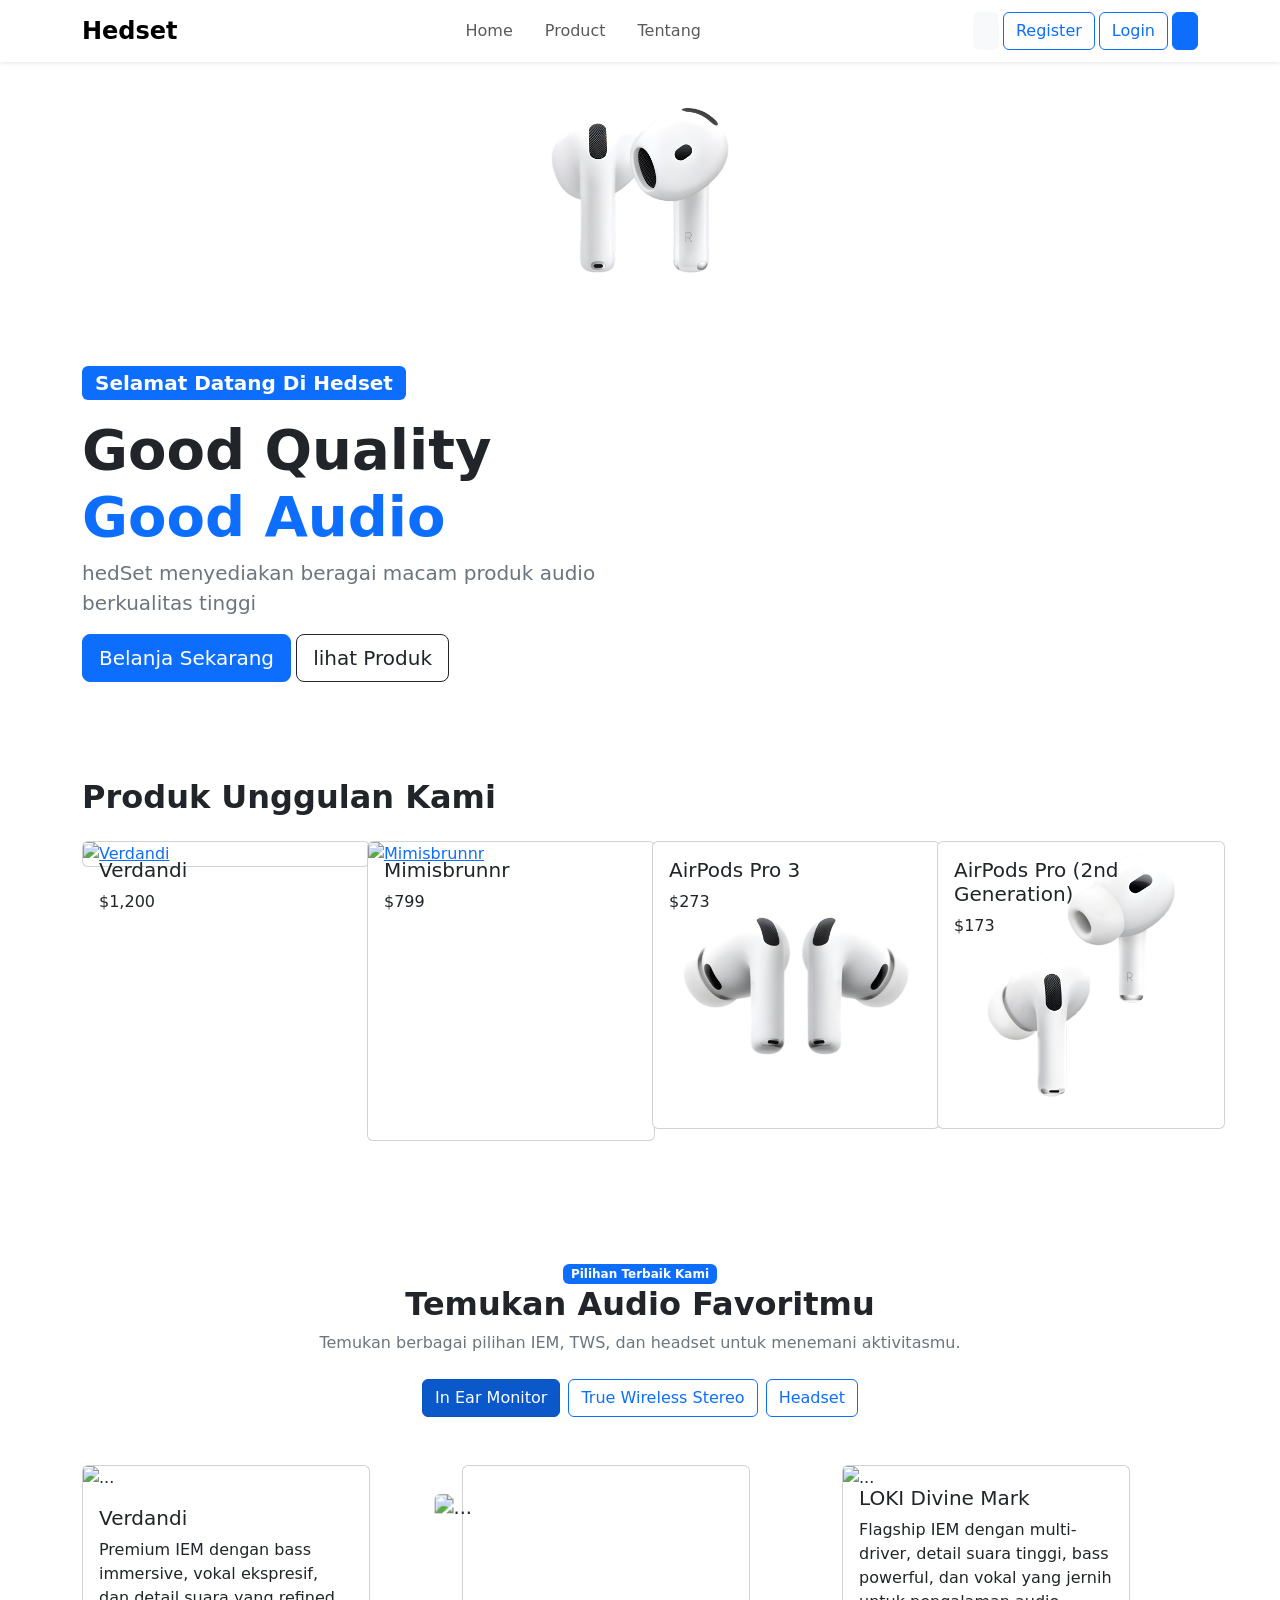
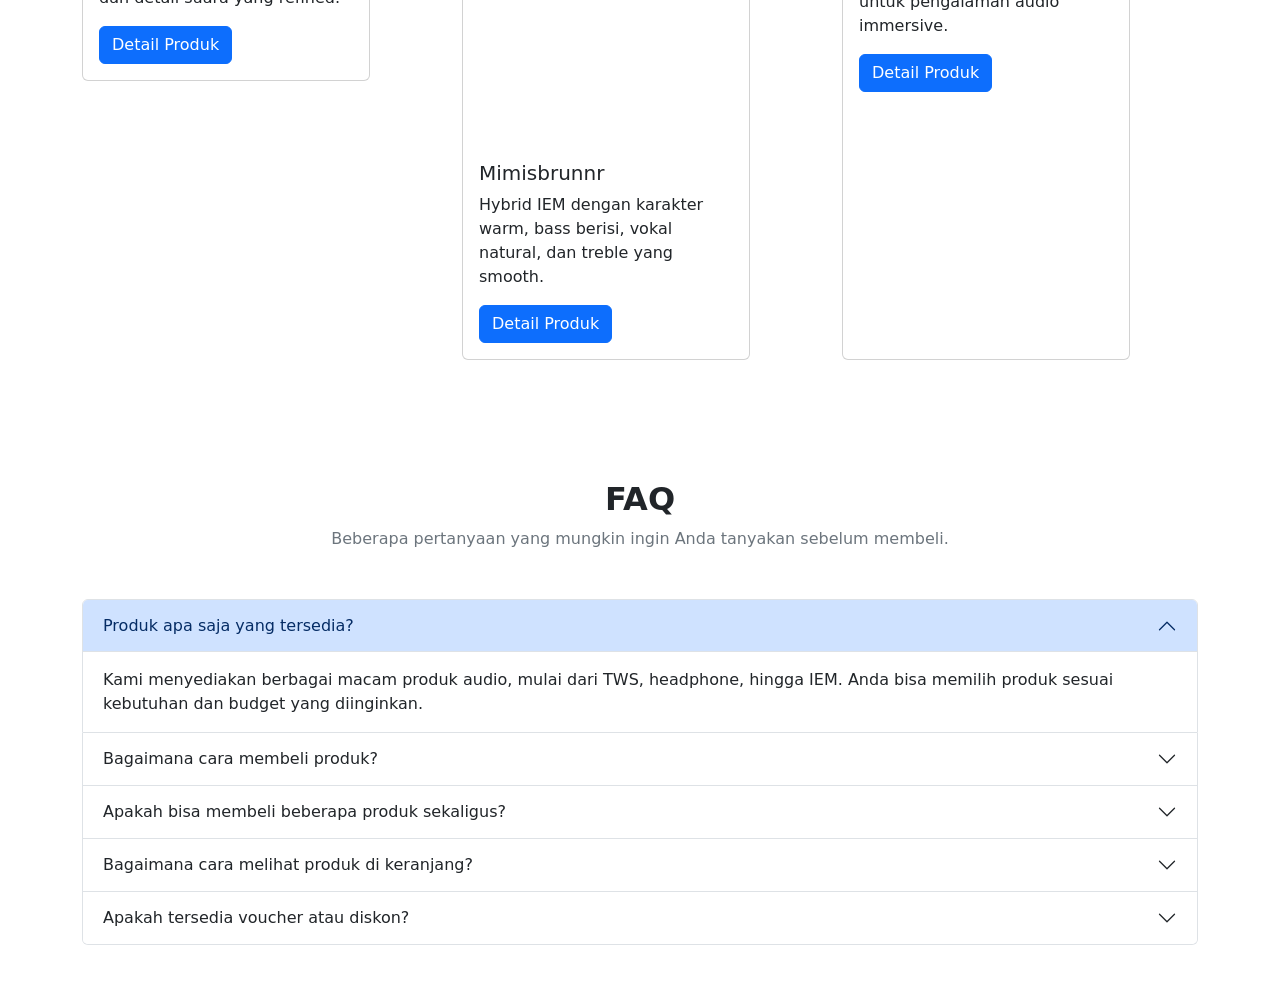
==== commit 135920db: "second commit" ====
--- a/index.html
+++ b/index.html
@@ -12,7 +12,7 @@
 <body>
         <nav class="navbar navbar-expand-lg bg-white shadow-sm sticky-top">
             <div class="container">
-                <a href="" class="navbar-brand fw-bold fs-4" id="logo">
+                <a href="" class="navbar-brand fw-bold fs-4" id="logo-Audio">
                     <i class="bi bi-music-note-beamed" id=""></i>
                     Hedset
                 </a>
@@ -64,13 +64,13 @@
         <div id="carouselExampleControls" class="carousel slide" data-bs-ride="carousel">
                 <div class="carousel-inner">
                     <div class="carousel-item active">
-                        <img src="https://www.digimap.co.id/cdn/shop/files/0788-APPMXP63ID-A-2.jpg?v=1733998445&width=823" class="d-block w-100" alt="...">
+                        <img src="airpods_4-removebg-preview_Nero_AI_Image_Upscaler_Photo_Face.png" class="d-block w-100" alt="...">
                     </div>
                     <div class="carousel-item">
                         <img src="https://kineraaudio.com/cdn/shop/files/p3.png?v=1776756994&width=480" class="d-block w-100" alt="...">
                     </div>
                     <div class="carousel-item">
-                        <img src="https://www.sony.co.id/image/c4b73b343fced737af5b2c84eefc3e48?fmt=pjpeg&wid=165&bgcolor=FFFFFF&bgc=FFFFFF" class="d-block w-100" alt="...">
+                        <img src="mdr_z1r-removebg-preview_Nero_AI_Image_Upscaler_Photo_Face.png" class="d-block w-100" alt="...">
                     </div>
                 </div>
             <button class="carousel-control-prev" type="button" data-bs-target="#carouselExampleControls" data-bs-slide="prev">
@@ -149,7 +149,7 @@
     <div class="col-12 col-md-6 col-lg-3 mb-4">
         <div class="card" style="width: 18rem;">
             <a href="#Product" class="featured-product" data-category="tws">
-                <img src="https://www.digimap.co.id/cdn/shop/files/0788-APPMFHP4ID-A-1.jpg?v=1762255013&width=823"
+                <img src="airpods_pro_3-removebg-preview_Nero_AI_Image_Upscaler_Photo_Face.png"
                      class="card-img-top"
                      alt="AirPods Pro 3"
                      id="pro-3-img">
@@ -165,7 +165,7 @@
     <div class="col-12 col-md-6 col-lg-3 mb-4">
         <div class="card" style="width: 18rem;">
             <a href="#Product" class="featured-product" data-category="tws">
-                <img src="https://www.digimap.co.id/cdn/shop/files/AirPods_Pro_2nd_Gen_with_USB-C_PDP_Image_Position-1__global_b70b6a15-0d34-4772-88d5-0d0d880eae96.jpg?v=1717742680&width=823"
+                <img src="airpods_pro_2-removebg-preview_Nero_AI_Image_Upscaler_Photo_Face.png"
                      class="card-img-top"
                      alt="AirPods Pro 2"
                      id="pro-2nd-img">
@@ -275,7 +275,7 @@
 
                         <div class="col-12 col-md-6 col-lg-4 mb-4">
                            <div class="card" style="width: 18rem;" id="body-airpods-pro-3">
-                            <img src="https://www.digimap.co.id/cdn/shop/files/0788-APPMFHP4ID-A-1.jpg?v=1762255013&width=823" class="card-img-top" alt="..." id="AirPods-Pro-3">
+                            <img src="airpods_pro_3-removebg-preview_Nero_AI_Image_Upscaler_Photo_Face.png" class="card-img-top" alt="..." id="AirPods-Pro-3">
                             <div class="card-body">
                                 <h5 class="card-title" id="airpods-pro-3-title">AirPods Pro 3</h5>
                                 <p class="card-text">AirPods Pro 3 dengan ANC terbaik, sensor detak jantung, Transparansi, dan baterai hingga 10 jam.</p>
@@ -288,7 +288,7 @@
 
                         <div class="col-12 col-md-6 col-lg-4 mb-4">
                            <div class="card" style="width: 18rem;" id="body-airpods-pro-2nd-generation">
-                            <img src="https://www.digimap.co.id/cdn/shop/files/AirPods_Pro_2nd_Gen_with_USB-C_PDP_Image_Position-1__global_b70b6a15-0d34-4772-88d5-0d0d880eae96.jpg?v=1717742680&width=823" class="card-img-top" alt="..." id="AirPods-Pro-2nd-Generation">
+                            <img src="airpods_pro_2-removebg-preview_Nero_AI_Image_Upscaler_Photo_Face.png" class="card-img-top" alt="..." id="AirPods-Pro-2nd-Generation">
                             <div class="card-body">
                                 <h5 class="card-title">AirPods Pro (2nd Generation)</h5>
                                 <p class="card-text">AirPods Pro (2nd Generation) dengan ANC terbaik, sensor detak jantung, Transparansi, dan baterai hingga 10 jam.</p>
@@ -301,7 +301,7 @@
 
                         <div class="col-12 col-md-6 col-lg-4 mb-4">
                            <div class="card" style="width: 18rem;" id="body-airpods-pro-2nd-generation">
-                            <img src="https://www.digimap.co.id/cdn/shop/files/0788-APPMXP63ID-A-1.jpg?v=1733998445&width=823" class="card-img-top" alt="..." id="AirPods-4">
+                            <img src="airpods_4-removebg-preview_Nero_AI_Image_Upscaler_Photo_Face.png" class="card-img-top" alt="..." id="AirPods-4">
                             <div class="card-body" id="airpods-4">
                                 <h5 class="card-title">AirPods 4</h5>
                                 <p class="card-text">AirPods 4 dengan Isolasi Suara, Audio Spasial Personal, dan desain nyaman untuk dipakai sepanjang hari.</p>
@@ -322,7 +322,7 @@
 
                         <div class="col-12 col-md-6 col-lg-4 mb-4">
                            <div class="card" style="width: 18rem;" id="body-airpods-pro-3">
-                            <img src="https://www.sony.co.id/image/c4b73b343fced737af5b2c84eefc3e48?fmt=pjpeg&wid=165&bgcolor=FFFFFF&bgc=FFFFFF" class="card-img-top" alt="..." id="AirPods-Pro-3">
+                            <img src="mdr_z1r-removebg-preview_Nero_AI_Image_Upscaler_Photo_Face.png" class="card-img-top" alt="..." id="AirPods-Pro-3">
                             <div class="card-body">
                                 <h5 class="card-title" id="MDR-Z1R-title">MDR-Z1R</h5>
                                 <p class="card-text">Flagship headphone dengan suara detail dan luas, bass powerful, serta vokal yang jernih untuk pengalaman audio yang immersive.</p>
@@ -373,7 +373,7 @@
 
             <div class="modal-header">
                 <h5 class="modal-title">Verdandi</h5>
-                <button type="button" class="btn-close" data-bs-dismiss="modal"></button>
+                <button type="button" class="btn-close" data-bs-dismiss="modal" id="close-button"></button>
             </div>
 
             <div class="modal-body">
@@ -473,7 +473,7 @@
 
             <div class="modal-header">
                 <h5 class="modal-title">Mimisbrunnr</h5>
-                <button type="button" class="btn-close" data-bs-dismiss="modal"></button>
+                <button type="button" class="btn-close" data-bs-dismiss="modal" id="close-button"></button>
             </div>
 
             <div class="modal-body">
@@ -573,7 +573,7 @@
 
             <div class="modal-header">
                 <h5 class="modal-title">LOKI Divine Mark</h5>
-                <button type="button" class="btn-close" data-bs-dismiss="modal"></button>
+                <button type="button" class="btn-close" data-bs-dismiss="modal" id="close-button"></button>
             </div>
 
             <div class="modal-body">
@@ -674,7 +674,7 @@
 
             <div class="modal-header">
                 <h5 class="modal-title">AirPods Pro 3</h5>
-                <button type="button" class="btn-close" data-bs-dismiss="modal"></button>
+                <button type="button" class="btn-close" data-bs-dismiss="modal" id="close-button"></button>
             </div>
 
             <div class="modal-body">
@@ -774,7 +774,7 @@
 
             <div class="modal-header">
                 <h5 class="modal-title">AirPods Pro (2nd Generation)</h5>
-                <button type="button" class="btn-close" data-bs-dismiss="modal"></button>
+                <button type="button" class="btn-close" data-bs-dismiss="modal" id="close-button"></button>
             </div>
 
             <div class="modal-body">
@@ -875,7 +875,7 @@
 
             <div class="modal-header">
                 <h5 class="modal-title">AirPods 4</h5>
-                <button type="button" class="btn-close" data-bs-dismiss="modal"></button>
+                <button type="button" class="btn-close" data-bs-dismiss="modal" id="close-button" id="close-button"></button>
             </div>
 
             <div class="modal-body">
@@ -975,7 +975,7 @@
 
             <div class="modal-header">
                 <h5 class="modal-title">MDR-Z1R</h5>
-                <button type="button" class="btn-close" data-bs-dismiss="modal"></button>
+                <button type="button" class="btn-close" data-bs-dismiss="modal" id="close-button"></button>
             </div>
 
             <div class="modal-body">
@@ -1076,7 +1076,7 @@
 
             <div class="modal-header">
                 <h5 class="modal-title">1000X THE COLLEXION</h5>
-                <button type="button" class="btn-close" data-bs-dismiss="modal"></button>
+                <button type="button" class="btn-close" data-bs-dismiss="modal" id="close-button"></button>
             </div>
 
             <div class="modal-body">
@@ -1177,7 +1177,7 @@
 
             <div class="modal-header">
                 <h5 class="modal-title">ULT WEAR</h5>
-                <button type="button" class="btn-close" data-bs-dismiss="modal"></button>
+                <button type="button" class="btn-close" data-bs-dismiss="modal" id="close-button"></button>
             </div>
 
             <div class="modal-body">
@@ -1313,7 +1313,9 @@
     <button type="button"
             class="btn-close"
             data-bs-dismiss="offcanvas"
-            aria-label="Close">
+            aria-label="Close"
+            id="close-button"
+            >
     </button>
   </div>
 
@@ -1409,7 +1411,8 @@
                 <button type="button"
                         class="btn-close"
                         data-bs-dismiss="modal"
-                        aria-label="Close">
+                        aria-label="Close"
+                        id="close-button">
                 </button>
 
             </div>
@@ -2195,7 +2198,9 @@
                 <button type="button"
                         class="btn-close"
                         data-bs-dismiss="modal"
-                        aria-label="Close">
+                        aria-label="Close"
+                        id="close-button"
+                        >
                 </button>
 
             </div>
@@ -2274,7 +2279,9 @@
     <button type="button"
             class="btn-close"
             data-bs-dismiss="offcanvas"
-            aria-label="Close">
+            aria-label="Close"
+            id="close-button"
+            >
     </button>
 
   </div>
--- a/main.css
+++ b/main.css
@@ -245,11 +245,11 @@
 }
 
 body.dark-mode .card-img-overlay {
-    color: #000000;
+    color: #ffffff;
 }
 
 body.dark-mode .card-img-overlay .card-text {
-    color: #000000;
+    color: #ffffff;
 }
 
 /* Verdandi & Mimisbrunnr tetap putih */
@@ -261,6 +261,58 @@
 body.dark-mode #verdandi.card-img-overlay .card-text,
 body.dark-mode #mimisbrunnr-overlay .card-text {
     color: #ffffff;
+}
+
+body.dark-mode #logo-Audio {
+    color: #ffffff !important;
+}
+
+body.dark-mode #close-button {
+    filter: brightness(0) invert(1);
+}
+
+#Product .card-img-top {
+    transition: transform 0.35s ease;
+    transform-origin: center;
+    cursor: pointer;
+}
+
+#Product .card-img-top:hover {
+    transform: scale(1.15) rotate(2deg);
+}
+
+@media (hover: hover) {
+    #Product .card-img-top:hover {
+        transform: scale(1.15) rotate(2deg);
+    }
+}
+
+@media (prefers-reduced-motion: reduce) {
+    #Product .card-img-top {
+        transition: none;
+    }
+}
+
+#product-row .card-img-top {
+    transition: transform 0.35s ease;
+    transform-origin: center;
+    cursor: pointer;
+}
+
+#product-row .card-img-top:hover {
+    transform: scale(1.15) rotate(2deg);
+}
+
+@media (hover: hover) {
+    #product-row .card-img-top:hover {
+        transform: scale(1.15) rotate(2deg);
+    }
+}
+
+@media (prefers-reduced-motion: reduce) {
+    #product-row .card-img-top {
+        transition: none;
+    }
 }
 
 /* =========================
